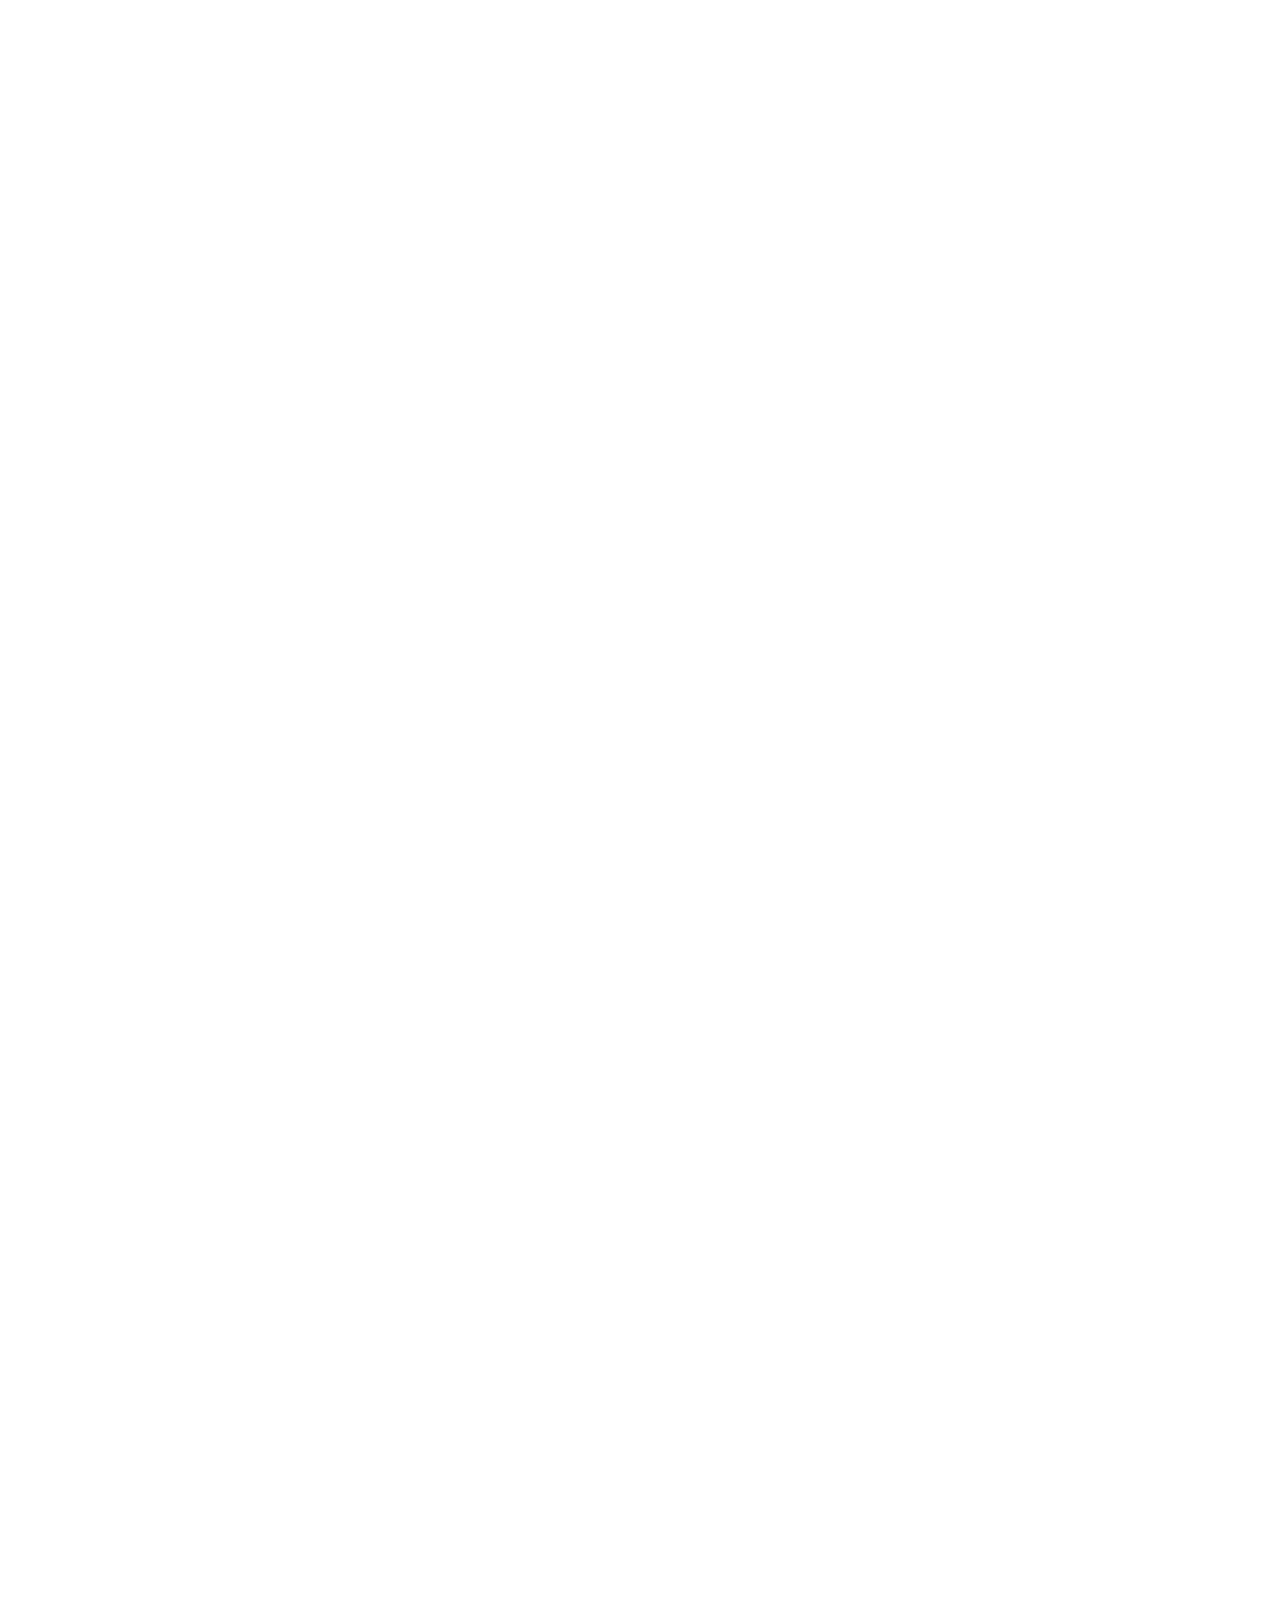
==== index.html @ 67064aaa "update" ====
<!DOCTYPE HTML>
<!--
	Astral by HTML5 UP
	html5up.net | @ajlkn
	Free for personal and commercial use under the CCA 3.0 license (html5up.net/license)
-->
<html>
	<head>
		<title>Astral by HTML5 UP</title>
		<meta charset="utf-8" />
		<meta name="viewport" content="width=device-width, initial-scale=1, user-scalable=no" />
		<link rel="stylesheet" href="assets/css/main.css" />
		<noscript><link rel="stylesheet" href="assets/css/noscript.css" /></noscript>
	</head>
	<body class="is-preload">

		<!-- Wrapper-->
			<div id="wrapper">

				<!-- Nav -->
					<nav id="nav">
						<a href="#" class="icon solid fa-home"><span>Home</span></a>
						<a href="#work" class="icon solid fa-folder"><span>Work</span></a>
						<a href="#contact" class="icon solid fa-envelope"><span>Contact</span></a>
						<a href="https://linkedin.com/in/tparisotto" class="icon brands fa-linkedin"><span>Linkedin</span></a>
					</nav>

				<!-- Main -->
					<div id="main">

						<!-- Me -->
							<article id="home" class="panel intro">
								<header>
									<h1>Tommaso Parisotto</h1>
									<p>Machine Learning Engineer</p>
								</header>
								<a href="#work" class="jumplink pic">
									<span class="arrow icon solid fa-chevron-right"><span>See my work</span></span>
									<img src="images/me.jpg" alt="" />
								</a>
							</article>

						<!-- Work -->
							<article id="work" class="panel">
								<header>
									<h2>Work</h2>
								</header>
								<p>
									Phasellus enim sapien, blandit ullamcorper elementum eu, condimentum eu elit.
									Vestibulum ante ipsum primis in faucibus orci luctus et ultrices posuere cubilia
									luctus elit eget interdum.
								</p>
								<section>
									<div class="row">
										<div class="col-4 col-6-medium col-12-small">
											<a href="#" class="image fit"><img src="images/pic01.jpg" alt=""></a>
										</div>
										<div class="col-4 col-6-medium col-12-small">
											<a href="#" class="image fit"><img src="images/pic02.jpg" alt=""></a>
										</div>
										<div class="col-4 col-6-medium col-12-small">
											<a href="#" class="image fit"><img src="images/pic03.jpg" alt=""></a>
										</div>
										<div class="col-4 col-6-medium col-12-small">
											<a href="#" class="image fit"><img src="images/pic04.jpg" alt=""></a>
										</div>
										<div class="col-4 col-6-medium col-12-small">
											<a href="#" class="image fit"><img src="images/pic05.jpg" alt=""></a>
										</div>
										<div class="col-4 col-6-medium col-12-small">
											<a href="#" class="image fit"><img src="images/pic06.jpg" alt=""></a>
										</div>
										<div class="col-4 col-6-medium col-12-small">
											<a href="#" class="image fit"><img src="images/pic07.jpg" alt=""></a>
										</div>
										<div class="col-4 col-6-medium col-12-small">
											<a href="#" class="image fit"><img src="images/pic08.jpg" alt=""></a>
										</div>
										<div class="col-4 col-6-medium col-12-small">
											<a href="#" class="image fit"><img src="images/pic09.jpg" alt=""></a>
										</div>
										<div class="col-4 col-6-medium col-12-small">
											<a href="#" class="image fit"><img src="images/pic10.jpg" alt=""></a>
										</div>
										<div class="col-4 col-6-medium col-12-small">
											<a href="#" class="image fit"><img src="images/pic11.jpg" alt=""></a>
										</div>
										<div class="col-4 col-6-medium col-12-small">
											<a href="#" class="image fit"><img src="images/pic12.jpg" alt=""></a>
										</div>
									</div>
								</section>
							</article>

						<!-- Contact -->
							<article id="contact" class="panel">
								<header>
									<h2>Contact Me</h2>
								</header>
								<form action="#" method="post">
									<div>
										<div class="row">
											<div class="col-6 col-12-medium">
												<input type="text" name="name" placeholder="Name" />
											</div>
											<div class="col-6 col-12-medium">
												<input type="text" name="email" placeholder="Email" />
											</div>
											<div class="col-12">
												<input type="text" name="subject" placeholder="Subject" />
											</div>
											<div class="col-12">
												<textarea name="message" placeholder="Message" rows="6"></textarea>
											</div>
											<div class="col-12">
												<input type="submit" value="Send Message" />
											</div>
										</div>
									</div>
								</form>
							</article>

					</div>

				<!-- Footer -->
					<div id="footer">
						<ul class="copyright">
							<li>&copy; Untitled.</li><li>Design: <a href="http://html5up.net">HTML5 UP</a></li>
						</ul>
					</div>

			</div>

		<!-- Scripts -->
			<script src="assets/js/jquery.min.js"></script>
			<script src="assets/js/browser.min.js"></script>
			<script src="assets/js/breakpoints.min.js"></script>
			<script src="assets/js/util.js"></script>
			<script src="assets/js/main.js"></script>

	</body>
</html>
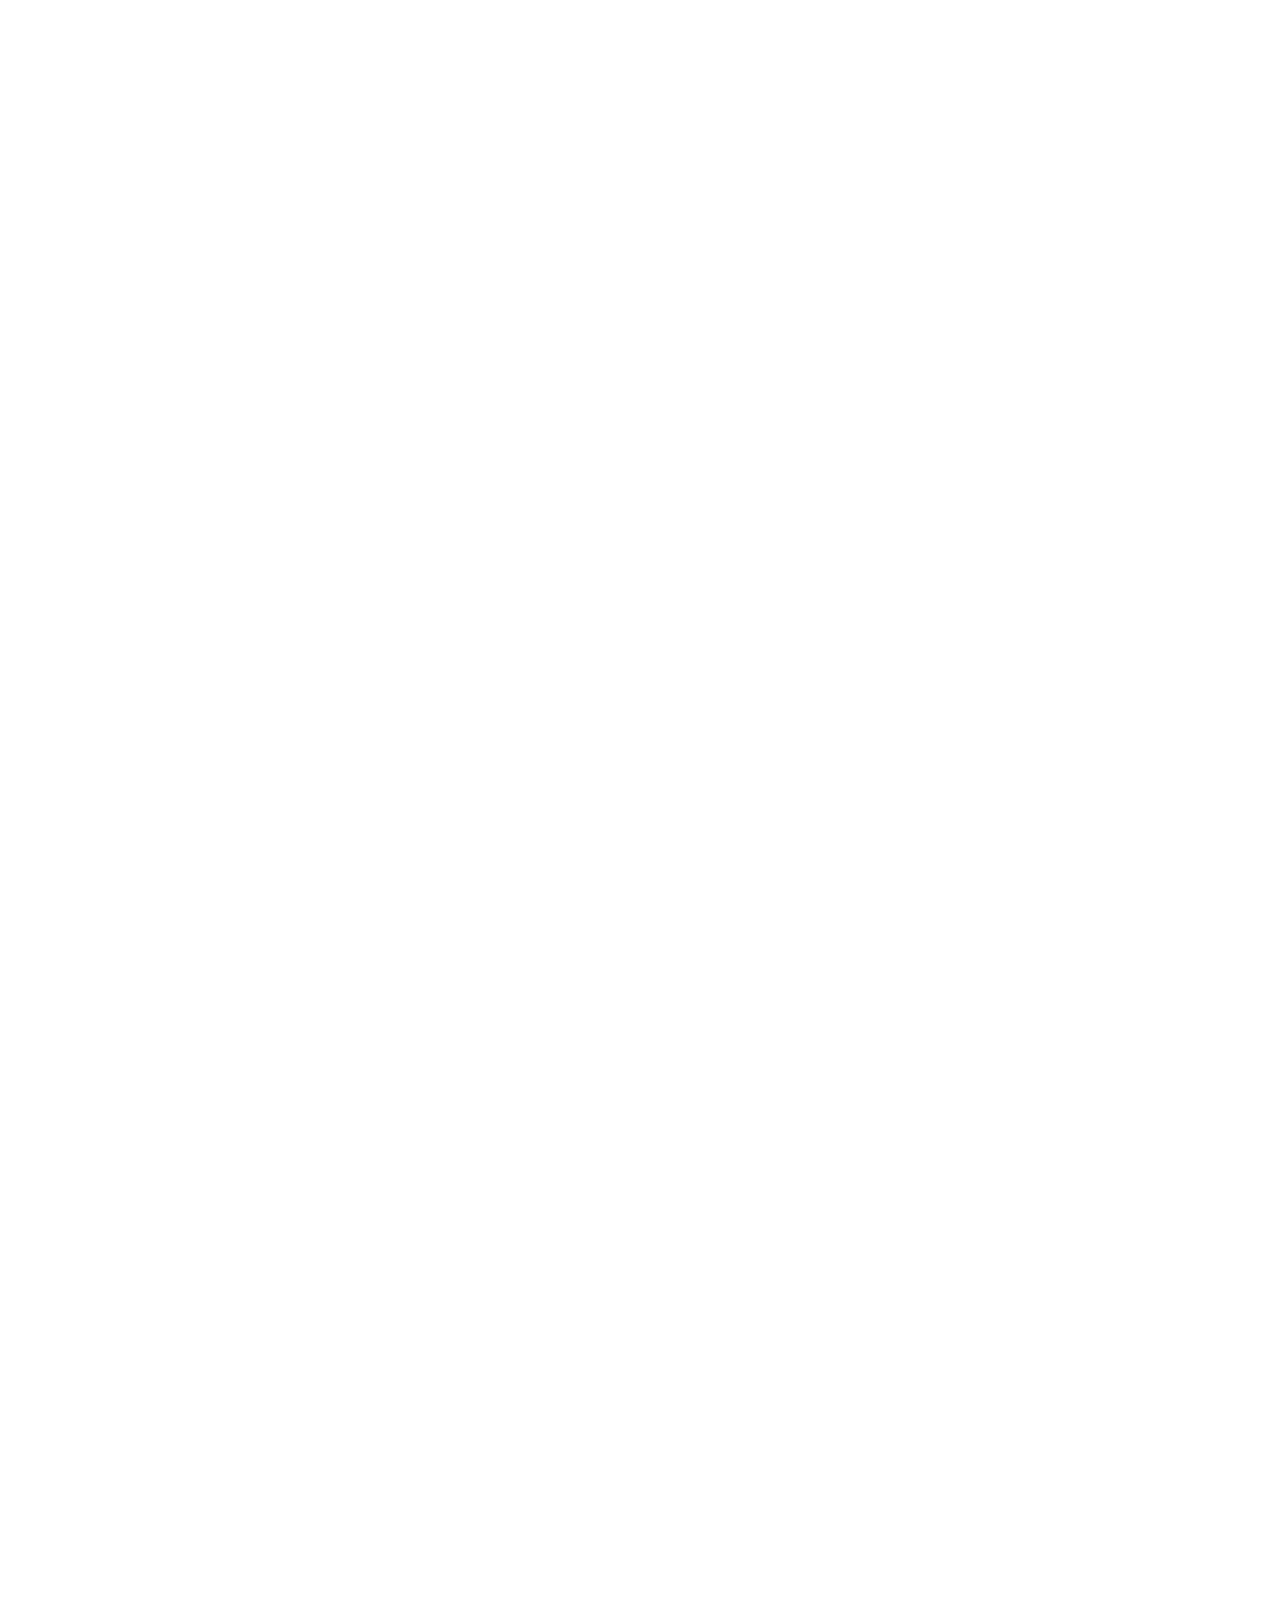
==== commit 66e6e2be: "update" ====
--- a/index.html
+++ b/index.html
@@ -6,7 +6,7 @@
 -->
 <html>
 	<head>
-		<title>Astral by HTML5 UP</title>
+		<title>Tommaso Parisotto - Machine Learning Engineer</title>
 		<meta charset="utf-8" />
 		<meta name="viewport" content="width=device-width, initial-scale=1, user-scalable=no" />
 		<link rel="stylesheet" href="assets/css/main.css" />
@@ -20,8 +20,8 @@
 				<!-- Nav -->
 					<nav id="nav">
 						<a href="#" class="icon solid fa-home"><span>Home</span></a>
-						<a href="#work" class="icon solid fa-folder"><span>Work</span></a>
-						<a href="#contact" class="icon solid fa-envelope"><span>Contact</span></a>
+						<a href="#about" class="icon solid fa-user"><span>About</span></a>
+						<a href="#projects" class="icon solid fa-terminal"><span>Projects</span></a>
 						<a href="https://linkedin.com/in/tparisotto" class="icon brands fa-linkedin"><span>Linkedin</span></a>
 					</nav>
 
@@ -34,90 +34,64 @@
 									<h1>Tommaso Parisotto</h1>
 									<p>Machine Learning Engineer</p>
 								</header>
-								<a href="#work" class="jumplink pic">
-									<span class="arrow icon solid fa-chevron-right"><span>See my work</span></span>
+								<a href="#about" class="jumplink pic">
+									<span class="arrow icon solid fa-chevron-right"><span>About Me</span></span>
 									<img src="images/me.jpg" alt="" />
 								</a>
 							</article>
 
-						<!-- Work -->
-							<article id="work" class="panel">
+						<!-- About -->
+							<article id="about" class="panel">
 								<header>
-									<h2>Work</h2>
+									<h2>About me</h2>
 								</header>
 								<p>
-									Phasellus enim sapien, blandit ullamcorper elementum eu, condimentum eu elit.
-									Vestibulum ante ipsum primis in faucibus orci luctus et ultrices posuere cubilia
-									luctus elit eget interdum.
+									Graduated in Information Engineering in 2018 from the University of Padua (Italy)
+									and in Artificial Intelligence with a specialization in Computational Intelligence
+									and Robotics in 2021 from the University of Groningen (Netherlands), I am an engineer
+									with experience in a wide variety of subjects.
 								</p>
+
+							</article>
+
+						<!-- Projects -->
+							<article id="projects" class="panel">
+								<header>
+									<h2>Software</h2>
+								</header>
+									<p>
+										Both in the academical environment and for my personal growth I engaged myself in
+										numerous projects to make experience and learn. Here are a few examples:
+									</p>
 								<section>
-									<div class="row">
-										<div class="col-4 col-6-medium col-12-small">
-											<a href="#" class="image fit"><img src="images/pic01.jpg" alt=""></a>
-										</div>
-										<div class="col-4 col-6-medium col-12-small">
-											<a href="#" class="image fit"><img src="images/pic02.jpg" alt=""></a>
-										</div>
-										<div class="col-4 col-6-medium col-12-small">
-											<a href="#" class="image fit"><img src="images/pic03.jpg" alt=""></a>
-										</div>
-										<div class="col-4 col-6-medium col-12-small">
-											<a href="#" class="image fit"><img src="images/pic04.jpg" alt=""></a>
-										</div>
-										<div class="col-4 col-6-medium col-12-small">
-											<a href="#" class="image fit"><img src="images/pic05.jpg" alt=""></a>
-										</div>
-										<div class="col-4 col-6-medium col-12-small">
-											<a href="#" class="image fit"><img src="images/pic06.jpg" alt=""></a>
-										</div>
-										<div class="col-4 col-6-medium col-12-small">
-											<a href="#" class="image fit"><img src="images/pic07.jpg" alt=""></a>
-										</div>
-										<div class="col-4 col-6-medium col-12-small">
-											<a href="#" class="image fit"><img src="images/pic08.jpg" alt=""></a>
-										</div>
-										<div class="col-4 col-6-medium col-12-small">
-											<a href="#" class="image fit"><img src="images/pic09.jpg" alt=""></a>
-										</div>
-										<div class="col-4 col-6-medium col-12-small">
-											<a href="#" class="image fit"><img src="images/pic10.jpg" alt=""></a>
-										</div>
-										<div class="col-4 col-6-medium col-12-small">
-											<a href="#" class="image fit"><img src="images/pic11.jpg" alt=""></a>
-										</div>
-										<div class="col-4 col-6-medium col-12-small">
-											<a href="#" class="image fit"><img src="images/pic12.jpg" alt=""></a>
-										</div>
+									<h3><a href="https://github.com/tparisotto/more_fyp">Simultaneous 3D Object Recognition and Pose Estimation System</a></h3>
+									<p>
+										The objective of the project is to infer the class and the pose of an object,
+										starting from its point cloud representation in the 3D space.
+										The approach is to use a Multi-View Convolutional Neural Network to identify
+										the object. While previous approaches used a fixed number of orthogonal projections
+										of the object to identify, we hypotesized a flexible amount of those point of views
+										would be decrease the computation time required, specially when the object's projections
+										carry a lot of redundant information.
+									</p>
+									<div class="col-4 col-6-medium col-12-small">
+										<a href="#" class="image fit"><img src="images/thesis_pic.png" alt=""></a>
+									</div>
+
+									<h3><a href="https://github.com/tparisotto/mlproj20_kmnist">Handwritten Hiragana Characters Recognition</a></h3>
+									<p>
+										To test a wide array of Machine Learning techniques we used the Kuzushiji-MNIST
+										dataset as a playground. KMNIST is a handwritten characters dataset similar to MNIST,
+										however the character in KMNIST are Japanese characters from the Hiragana alphabet.
+										The project consisted in the development, testing and evaluation of different Machine Learning
+										and Deep Learning techniques, starting from very simple algorithms to more complex
+										ensembles of classifiers and Neural Networks. A lot of focus was put on Data Augmentation
+										and Image Processing, and their impact on the models' performance.
+									</p>
+									<div class="col-4 col-6-medium col-12-small">
+										<a href="#" class="image fit"><img src="images/kmnist_examples.png" alt=""></a>
 									</div>
 								</section>
-							</article>
-
-						<!-- Contact -->
-							<article id="contact" class="panel">
-								<header>
-									<h2>Contact Me</h2>
-								</header>
-								<form action="#" method="post">
-									<div>
-										<div class="row">
-											<div class="col-6 col-12-medium">
-												<input type="text" name="name" placeholder="Name" />
-											</div>
-											<div class="col-6 col-12-medium">
-												<input type="text" name="email" placeholder="Email" />
-											</div>
-											<div class="col-12">
-												<input type="text" name="subject" placeholder="Subject" />
-											</div>
-											<div class="col-12">
-												<textarea name="message" placeholder="Message" rows="6"></textarea>
-											</div>
-											<div class="col-12">
-												<input type="submit" value="Send Message" />
-											</div>
-										</div>
-									</div>
-								</form>
 							</article>
 
 					</div>
@@ -125,7 +99,7 @@
 				<!-- Footer -->
 					<div id="footer">
 						<ul class="copyright">
-							<li>&copy; Untitled.</li><li>Design: <a href="http://html5up.net">HTML5 UP</a></li>
+							<li>Design by <a href="http://html5up.net">@ajlkn</a></li>
 						</ul>
 					</div>
 
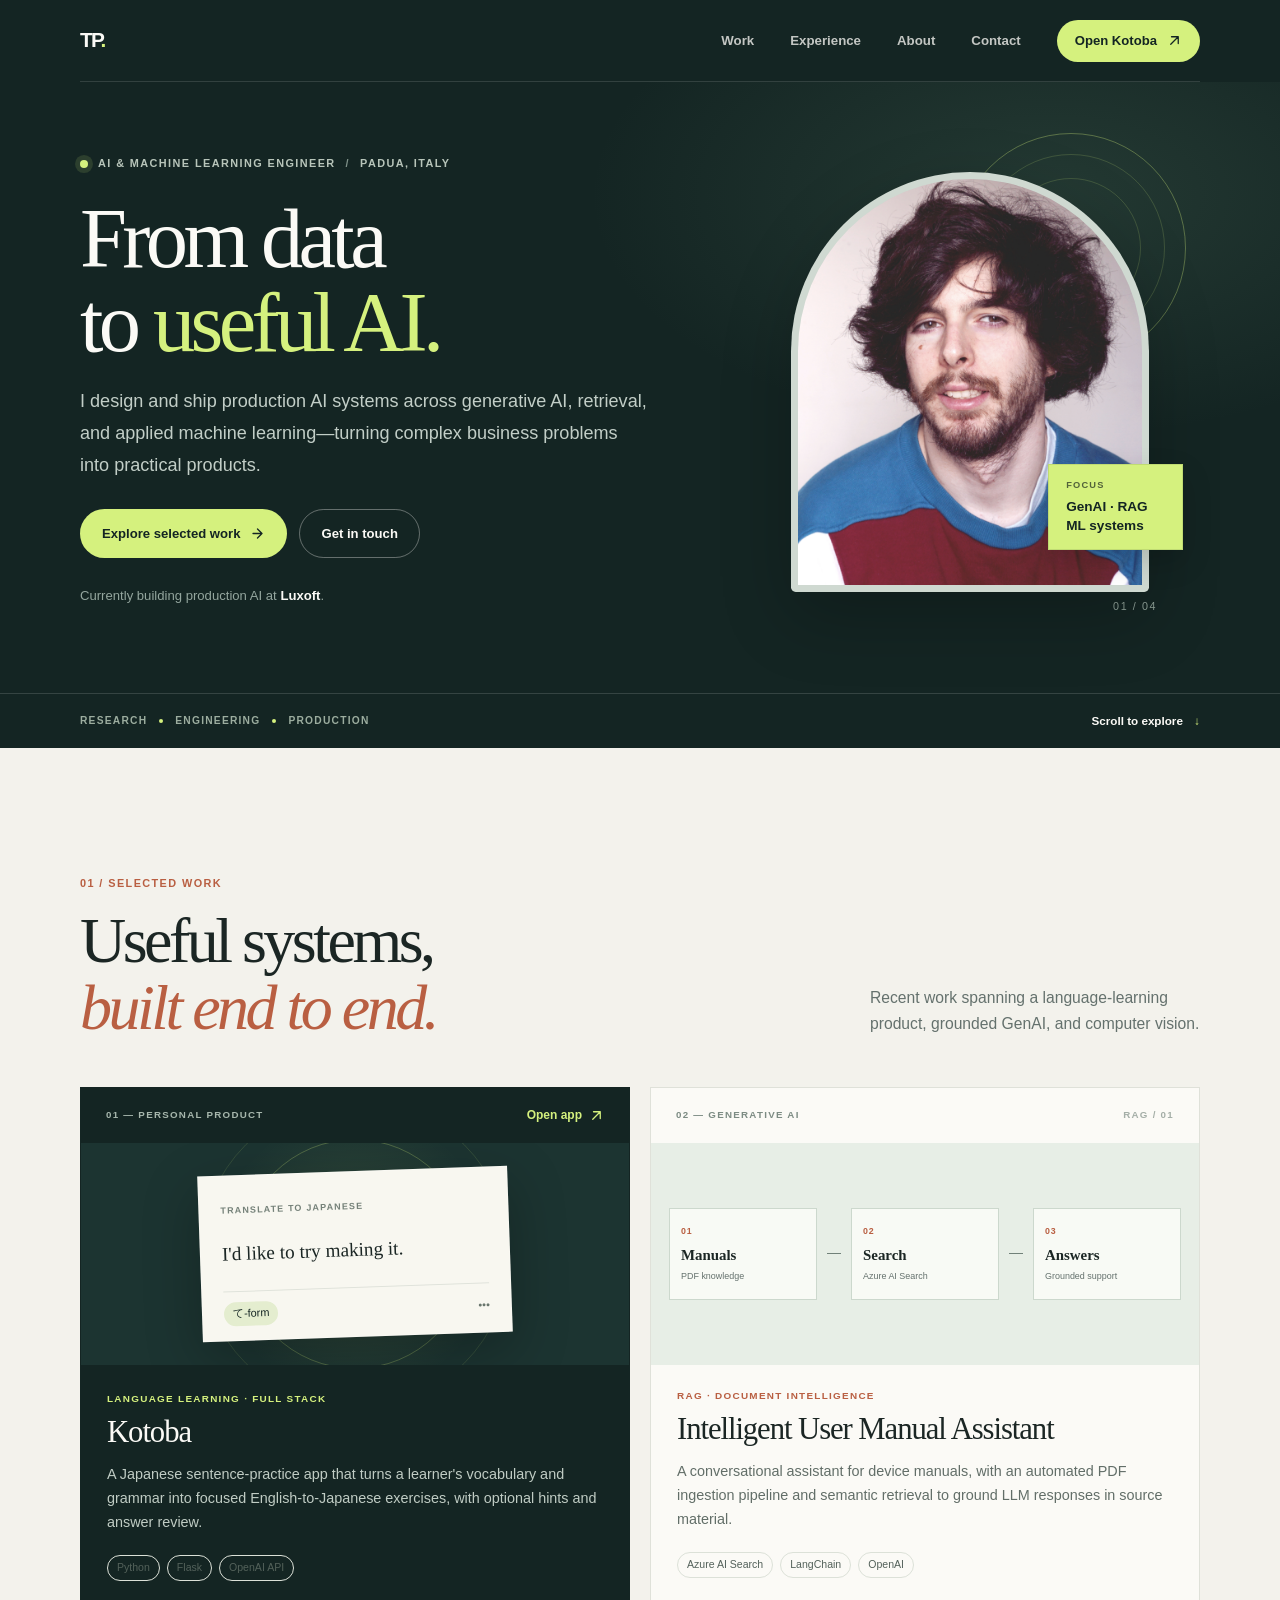
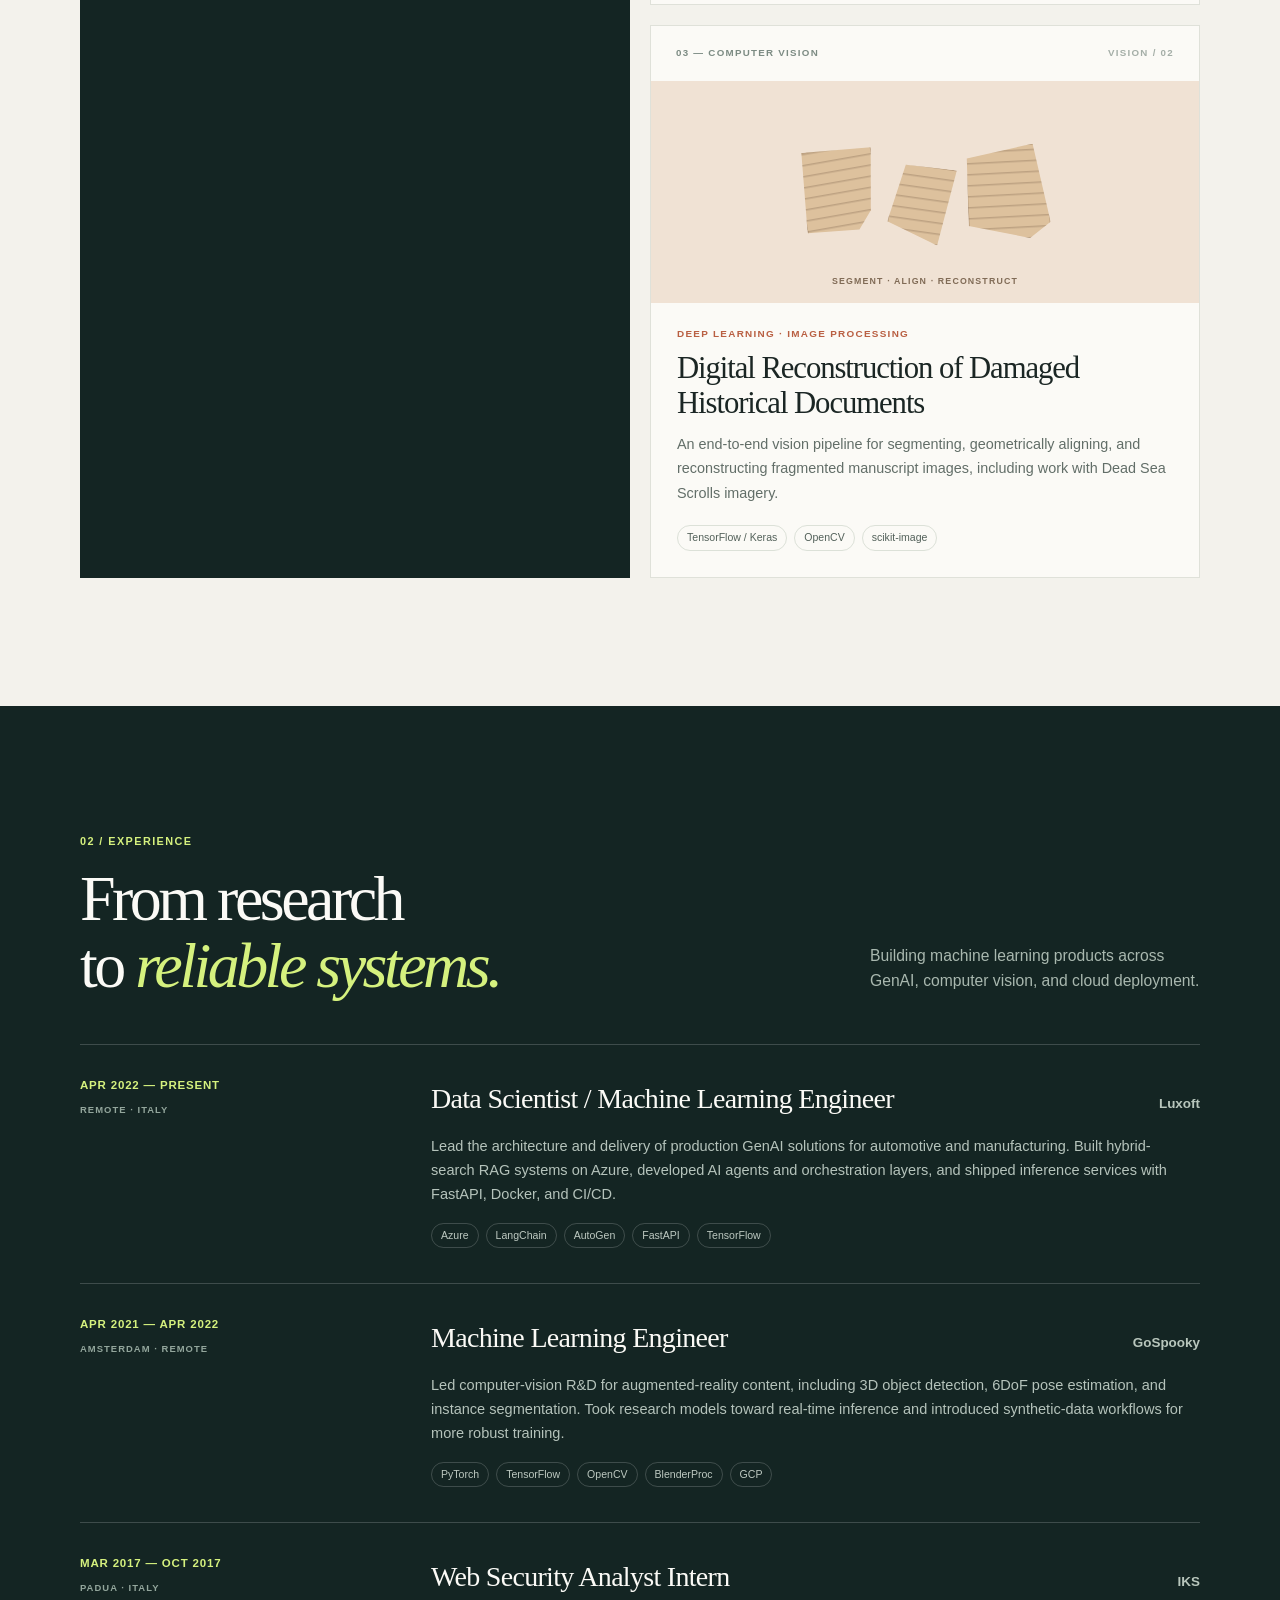
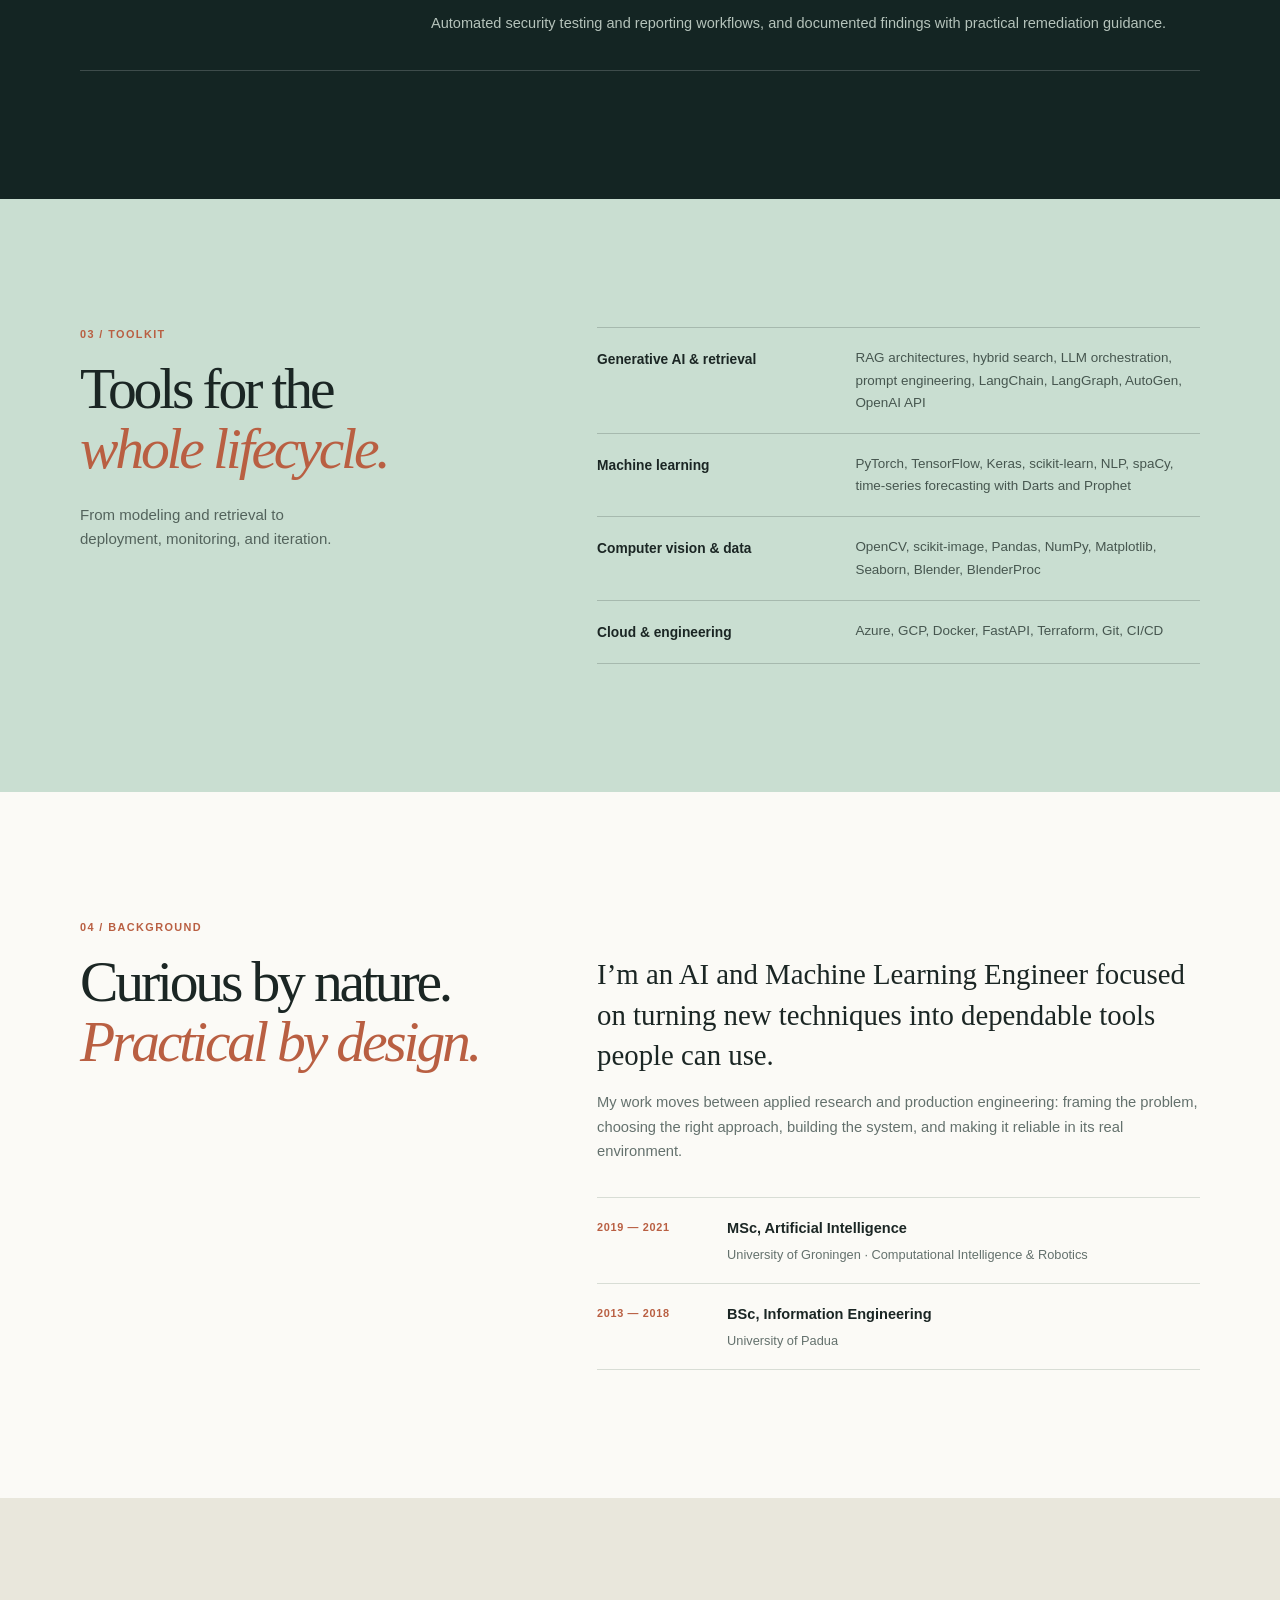
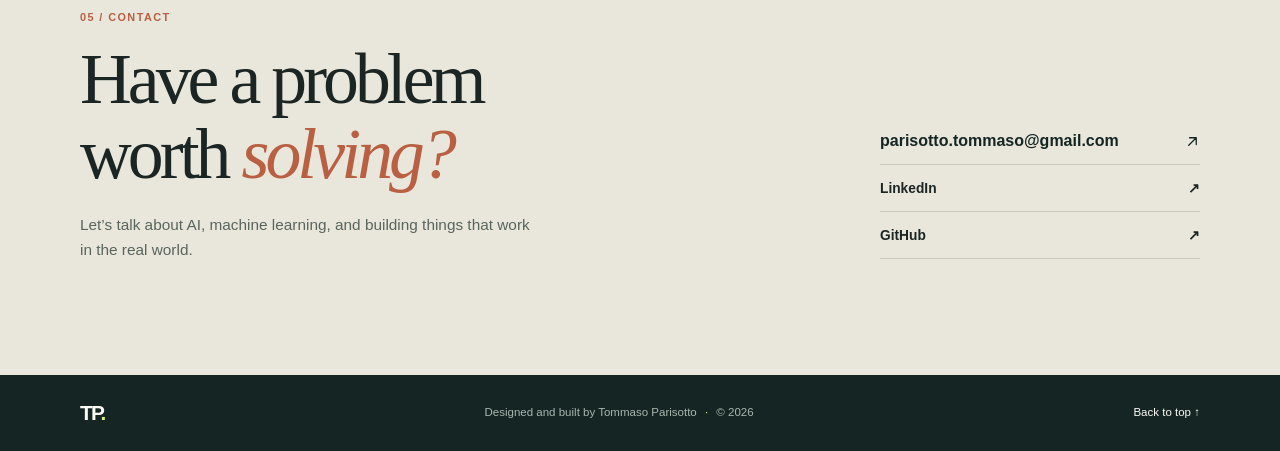
==== commit 2fa244d7: "Rebuild portfolio homepage Co-authored-by: Copilot <223556219+Copilot@users.noreply.github.com>" ====
--- a/index.html
+++ b/index.html
@@ -1,116 +1,308 @@
-<!DOCTYPE HTML>
-<!--
-	Astral by HTML5 UP
-	html5up.net | @ajlkn
-	Free for personal and commercial use under the CCA 3.0 license (html5up.net/license)
--->
-<html>
-	<head>
-		<title>Tommaso Parisotto - Machine Learning Engineer</title>
-		<meta charset="utf-8" />
-		<meta name="viewport" content="width=device-width, initial-scale=1, user-scalable=no" />
-		<link rel="stylesheet" href="assets/css/main.css" />
-		<noscript><link rel="stylesheet" href="assets/css/noscript.css" /></noscript>
-	</head>
-	<body class="is-preload">
-
-		<!-- Wrapper-->
-			<div id="wrapper">
-
-				<!-- Nav -->
-					<nav id="nav">
-						<a href="#" class="icon solid fa-home"><span>Home</span></a>
-						<a href="#about" class="icon solid fa-user"><span>About</span></a>
-						<a href="#projects" class="icon solid fa-terminal"><span>Projects</span></a>
-						<a href="https://linkedin.com/in/tparisotto" class="icon brands fa-linkedin"><span>Linkedin</span></a>
-					</nav>
-
-				<!-- Main -->
-					<div id="main">
-
-						<!-- Me -->
-							<article id="home" class="panel intro">
-								<header>
-									<h1>Tommaso Parisotto</h1>
-									<p>Machine Learning Engineer</p>
-								</header>
-								<a href="#about" class="jumplink pic">
-									<span class="arrow icon solid fa-chevron-right"><span>About Me</span></span>
-									<img src="images/me.jpg" alt="" />
-								</a>
-							</article>
-
-						<!-- About -->
-							<article id="about" class="panel">
-								<header>
-									<h2>About me</h2>
-								</header>
-								<p>
-									Graduated in Information Engineering in 2018 from the University of Padua (Italy)
-									and in Artificial Intelligence with a specialization in Computational Intelligence
-									and Robotics in 2021 from the University of Groningen (Netherlands), I am an engineer
-									with experience in a wide variety of subjects.
-								</p>
-
-							</article>
-
-						<!-- Projects -->
-							<article id="projects" class="panel">
-								<header>
-									<h2>Software</h2>
-								</header>
-									<p>
-										Both in the academical environment and for my personal growth I engaged myself in
-										numerous projects to make experience and learn. Here are a few examples:
-									</p>
-								<section>
-									<h3><a href="https://github.com/tparisotto/more_fyp">Simultaneous 3D Object Recognition and Pose Estimation System</a></h3>
-									<p>
-										The objective of the project is to infer the class and the pose of an object,
-										starting from its point cloud representation in the 3D space.
-										The approach is to use a Multi-View Convolutional Neural Network to identify
-										the object. While previous approaches used a fixed number of orthogonal projections
-										of the object to identify, we hypotesized a flexible amount of those point of views
-										would be decrease the computation time required, specially when the object's projections
-										carry a lot of redundant information.
-									</p>
-									<div class="col-4 col-6-medium col-12-small">
-										<a href="#" class="image fit"><img src="images/thesis_pic.png" alt=""></a>
-									</div>
-
-									<h3><a href="https://github.com/tparisotto/mlproj20_kmnist">Handwritten Hiragana Characters Recognition</a></h3>
-									<p>
-										To test a wide array of Machine Learning techniques we used the Kuzushiji-MNIST
-										dataset as a playground. KMNIST is a handwritten characters dataset similar to MNIST,
-										however the character in KMNIST are Japanese characters from the Hiragana alphabet.
-										The project consisted in the development, testing and evaluation of different Machine Learning
-										and Deep Learning techniques, starting from very simple algorithms to more complex
-										ensembles of classifiers and Neural Networks. A lot of focus was put on Data Augmentation
-										and Image Processing, and their impact on the models' performance.
-									</p>
-									<div class="col-4 col-6-medium col-12-small">
-										<a href="#" class="image fit"><img src="images/kmnist_examples.png" alt=""></a>
-									</div>
-								</section>
-							</article>
-
-					</div>
-
-				<!-- Footer -->
-					<div id="footer">
-						<ul class="copyright">
-							<li>Design by <a href="http://html5up.net">@ajlkn</a></li>
-						</ul>
-					</div>
-
-			</div>
-
-		<!-- Scripts -->
-			<script src="assets/js/jquery.min.js"></script>
-			<script src="assets/js/browser.min.js"></script>
-			<script src="assets/js/breakpoints.min.js"></script>
-			<script src="assets/js/util.js"></script>
-			<script src="assets/js/main.js"></script>
-
-	</body>
-</html>+<!doctype html>
+<html lang="en">
+  <head>
+    <meta charset="utf-8">
+    <meta name="viewport" content="width=device-width, initial-scale=1">
+    <meta name="theme-color" content="#142523">
+    <meta name="description" content="Tommaso Parisotto is an AI and Machine Learning Engineer building production GenAI, retrieval, and machine learning systems.">
+    <meta property="og:title" content="Tommaso Parisotto — AI & Machine Learning Engineer">
+    <meta property="og:description" content="Building production AI systems, from retrieval and agentic workflows to applied machine learning.">
+    <meta property="og:type" content="website">
+    <meta property="og:url" content="https://tparisotto.github.io/">
+    <title>Tommaso Parisotto — AI &amp; Machine Learning Engineer</title>
+    <link rel="stylesheet" href="assets/css/portfolio.css">
+  </head>
+  <body>
+    <a class="skip-link" href="#main">Skip to content</a>
+
+    <header class="site-header" id="top">
+      <div class="container header-inner">
+        <a class="wordmark" href="#top" aria-label="Tommaso Parisotto, home">TP<span>.</span></a>
+        <nav class="main-nav" aria-label="Main navigation">
+          <a href="#work">Work</a>
+          <a href="#experience">Experience</a>
+          <a href="#about">About</a>
+          <a href="#contact">Contact</a>
+          <a class="nav-cta" href="/kotoba/" target="_blank" rel="noopener noreferrer">
+            Open Kotoba
+            <svg aria-hidden="true" viewBox="0 0 20 20"><path d="M5 15 15 5M6 5h9v9"/></svg>
+          </a>
+        </nav>
+      </div>
+    </header>
+
+    <main id="main">
+      <section class="hero">
+        <div class="container hero-grid">
+          <div class="hero-copy">
+            <p class="eyebrow"><span class="status-dot"></span> AI &amp; MACHINE LEARNING ENGINEER <span class="eyebrow-divider">/</span> PADUA, ITALY</p>
+            <h1>From data<br>to <span>useful AI.</span></h1>
+            <p class="hero-lede">
+              I design and ship production AI systems across generative AI, retrieval, and applied machine learning—turning complex business problems into practical products.
+            </p>
+            <div class="hero-actions">
+              <a class="button button-lime" href="#work">
+                Explore selected work
+                <svg aria-hidden="true" viewBox="0 0 20 20"><path d="M4 10h12M10 4l6 6-6 6"/></svg>
+              </a>
+              <a class="button button-outline" href="mailto:parisotto.tommaso@gmail.com">Get in touch</a>
+            </div>
+            <p class="hero-current">Currently building production AI at <strong>Luxoft</strong>.</p>
+          </div>
+
+          <div class="hero-portrait">
+            <div class="portrait-glow"></div>
+            <div class="portrait-frame">
+              <img src="images/me.jpg" alt="Portrait of Tommaso Parisotto">
+            </div>
+            <div class="portrait-label">
+              <span class="label-overline">FOCUS</span>
+              <span>GenAI · RAG<br>ML systems</span>
+            </div>
+            <span class="portrait-index" aria-hidden="true">01 / 04</span>
+          </div>
+        </div>
+        <div class="hero-bottom">
+          <div class="container hero-bottom-inner">
+            <span>RESEARCH <i></i> ENGINEERING <i></i> PRODUCTION</span>
+            <a href="#work">Scroll to explore <span aria-hidden="true">↓</span></a>
+          </div>
+        </div>
+      </section>
+
+      <section class="work-section section" id="work">
+        <div class="container">
+          <div class="section-heading">
+            <div>
+              <p class="section-kicker">01 / SELECTED WORK</p>
+              <h2>Useful systems,<br><em>built end to end.</em></h2>
+            </div>
+            <p class="section-intro">
+              Recent work spanning a language-learning product, grounded GenAI, and computer vision.
+            </p>
+          </div>
+
+          <div class="project-grid">
+            <article class="project-card project-card-kotoba">
+              <div class="project-topline">
+                <span>01 — PERSONAL PRODUCT</span>
+                <a class="text-link" href="/kotoba/" target="_blank" rel="noopener noreferrer">
+                  Open app
+                  <svg aria-hidden="true" viewBox="0 0 20 20"><path d="M5 15 15 5M6 5h9v9"/></svg>
+                </a>
+              </div>
+              <div class="kotoba-visual" aria-hidden="true">
+                <div class="practice-card">
+                  <span class="practice-label">TRANSLATE TO JAPANESE</span>
+                  <p>I'd like to try making it.</p>
+                  <div class="practice-footer"><span>て-form</span><span>•••</span></div>
+                </div>
+                <span class="visual-orbit orbit-one"></span>
+                <span class="visual-orbit orbit-two"></span>
+              </div>
+              <div class="project-body">
+                <p class="project-type">LANGUAGE LEARNING · FULL STACK</p>
+                <h3>Kotoba</h3>
+                <p>
+                  A Japanese sentence-practice app that turns a learner's vocabulary and grammar into focused English-to-Japanese exercises, with optional hints and answer review.
+                </p>
+                <ul class="tag-list" aria-label="Technologies">
+                  <li>Python</li><li>Flask</li><li>OpenAI API</li>
+                </ul>
+              </div>
+            </article>
+
+            <article class="project-card project-card-manual">
+              <div class="project-topline">
+                <span>02 — GENERATIVE AI</span>
+                <span class="project-mark" aria-hidden="true">RAG / 01</span>
+              </div>
+              <div class="pipeline-visual" aria-label="Manuals are indexed, searched, and used to ground answers">
+                <div class="pipeline-step"><span>01</span><strong>Manuals</strong><small>PDF knowledge</small></div>
+                <span class="pipeline-arrow" aria-hidden="true"></span>
+                <div class="pipeline-step"><span>02</span><strong>Search</strong><small>Azure AI Search</small></div>
+                <span class="pipeline-arrow" aria-hidden="true"></span>
+                <div class="pipeline-step"><span>03</span><strong>Answers</strong><small>Grounded support</small></div>
+              </div>
+              <div class="project-body">
+                <p class="project-type">RAG · DOCUMENT INTELLIGENCE</p>
+                <h3>Intelligent User Manual Assistant</h3>
+                <p>
+                  A conversational assistant for device manuals, with an automated PDF ingestion pipeline and semantic retrieval to ground LLM responses in source material.
+                </p>
+                <ul class="tag-list" aria-label="Technologies">
+                  <li>Azure AI Search</li><li>LangChain</li><li>OpenAI</li>
+                </ul>
+              </div>
+            </article>
+
+            <article class="project-card project-card-documents">
+              <div class="project-topline">
+                <span>03 — COMPUTER VISION</span>
+                <span class="project-mark" aria-hidden="true">VISION / 02</span>
+              </div>
+              <div class="document-visual" aria-label="Illustration of damaged document fragments being aligned">
+                <div class="fragment fragment-a"></div>
+                <div class="fragment fragment-b"></div>
+                <div class="fragment fragment-c"></div>
+                <span class="fragment-connector connector-a"></span>
+                <span class="fragment-connector connector-b"></span>
+                <span class="document-caption">SEGMENT · ALIGN · RECONSTRUCT</span>
+              </div>
+              <div class="project-body">
+                <p class="project-type">DEEP LEARNING · IMAGE PROCESSING</p>
+                <h3>Digital Reconstruction of Damaged Historical Documents</h3>
+                <p>
+                  An end-to-end vision pipeline for segmenting, geometrically aligning, and reconstructing fragmented manuscript images, including work with Dead Sea Scrolls imagery.
+                </p>
+                <ul class="tag-list" aria-label="Technologies">
+                  <li>TensorFlow / Keras</li><li>OpenCV</li><li>scikit-image</li>
+                </ul>
+              </div>
+            </article>
+          </div>
+        </div>
+      </section>
+
+      <section class="experience-section section" id="experience">
+        <div class="container">
+          <div class="section-heading section-heading-light">
+            <div>
+              <p class="section-kicker">02 / EXPERIENCE</p>
+              <h2>From research<br>to <em>reliable systems.</em></h2>
+            </div>
+            <p class="section-intro">
+              Building machine learning products across GenAI, computer vision, and cloud deployment.
+            </p>
+          </div>
+
+          <div class="timeline">
+            <article class="timeline-item">
+              <div class="timeline-date">APR 2022 — PRESENT<span>REMOTE · ITALY</span></div>
+              <div class="timeline-content">
+                <div class="timeline-title">
+                  <h3>Data Scientist / Machine Learning Engineer</h3>
+                  <span>Luxoft</span>
+                </div>
+                <p>
+                  Lead the architecture and delivery of production GenAI solutions for automotive and manufacturing. Built hybrid-search RAG systems on Azure, developed AI agents and orchestration layers, and shipped inference services with FastAPI, Docker, and CI/CD.
+                </p>
+                <ul class="tag-list tag-list-dark" aria-label="Technologies">
+                  <li>Azure</li><li>LangChain</li><li>AutoGen</li><li>FastAPI</li><li>TensorFlow</li>
+                </ul>
+              </div>
+            </article>
+
+            <article class="timeline-item">
+              <div class="timeline-date">APR 2021 — APR 2022<span>AMSTERDAM · REMOTE</span></div>
+              <div class="timeline-content">
+                <div class="timeline-title">
+                  <h3>Machine Learning Engineer</h3>
+                  <span>GoSpooky</span>
+                </div>
+                <p>
+                  Led computer-vision R&amp;D for augmented-reality content, including 3D object detection, 6DoF pose estimation, and instance segmentation. Took research models toward real-time inference and introduced synthetic-data workflows for more robust training.
+                </p>
+                <ul class="tag-list tag-list-dark" aria-label="Technologies">
+                  <li>PyTorch</li><li>TensorFlow</li><li>OpenCV</li><li>BlenderProc</li><li>GCP</li>
+                </ul>
+              </div>
+            </article>
+
+            <article class="timeline-item timeline-item-compact">
+              <div class="timeline-date">MAR 2017 — OCT 2017<span>PADUA · ITALY</span></div>
+              <div class="timeline-content">
+                <div class="timeline-title">
+                  <h3>Web Security Analyst Intern</h3>
+                  <span>IKS</span>
+                </div>
+                <p>Automated security testing and reporting workflows, and documented findings with practical remediation guidance.</p>
+              </div>
+            </article>
+          </div>
+        </div>
+      </section>
+
+      <section class="expertise-section section" id="expertise">
+        <div class="container expertise-layout">
+          <div class="expertise-heading">
+            <p class="section-kicker">03 / TOOLKIT</p>
+            <h2>Tools for the<br><em>whole lifecycle.</em></h2>
+            <p>From modeling and retrieval to deployment, monitoring, and iteration.</p>
+          </div>
+          <div class="expertise-list">
+            <article class="expertise-row">
+              <h3>Generative AI &amp; retrieval</h3>
+              <p>RAG architectures, hybrid search, LLM orchestration, prompt engineering, LangChain, LangGraph, AutoGen, OpenAI API</p>
+            </article>
+            <article class="expertise-row">
+              <h3>Machine learning</h3>
+              <p>PyTorch, TensorFlow, Keras, scikit-learn, NLP, spaCy, time-series forecasting with Darts and Prophet</p>
+            </article>
+            <article class="expertise-row">
+              <h3>Computer vision &amp; data</h3>
+              <p>OpenCV, scikit-image, Pandas, NumPy, Matplotlib, Seaborn, Blender, BlenderProc</p>
+            </article>
+            <article class="expertise-row">
+              <h3>Cloud &amp; engineering</h3>
+              <p>Azure, GCP, Docker, FastAPI, Terraform, Git, CI/CD</p>
+            </article>
+          </div>
+        </div>
+      </section>
+
+      <section class="about-section section" id="about">
+        <div class="container about-grid">
+          <div>
+            <p class="section-kicker">04 / BACKGROUND</p>
+            <h2>Curious by nature.<br><em>Practical by design.</em></h2>
+          </div>
+          <div class="about-copy">
+            <p class="about-lede">
+              I’m an AI and Machine Learning Engineer focused on turning new techniques into dependable tools people can use.
+            </p>
+            <p>
+              My work moves between applied research and production engineering: framing the problem, choosing the right approach, building the system, and making it reliable in its real environment.
+            </p>
+            <div class="education-list">
+              <article class="education-item">
+                <span class="education-years">2019 — 2021</span>
+                <div><h3>MSc, Artificial Intelligence</h3><p>University of Groningen · Computational Intelligence &amp; Robotics</p></div>
+              </article>
+              <article class="education-item">
+                <span class="education-years">2013 — 2018</span>
+                <div><h3>BSc, Information Engineering</h3><p>University of Padua</p></div>
+              </article>
+            </div>
+          </div>
+        </div>
+      </section>
+
+      <section class="contact-section" id="contact">
+        <div class="container contact-inner">
+          <div>
+            <p class="section-kicker">05 / CONTACT</p>
+            <h2>Have a problem<br>worth <em>solving?</em></h2>
+            <p class="contact-copy">Let’s talk about AI, machine learning, and building things that work in the real world.</p>
+          </div>
+          <div class="contact-links">
+            <a class="contact-email" href="mailto:parisotto.tommaso@gmail.com">
+              parisotto.tommaso@gmail.com
+              <svg aria-hidden="true" viewBox="0 0 20 20"><path d="M5 15 15 5M6 5h9v9"/></svg>
+            </a>
+            <a href="https://www.linkedin.com/in/tparisotto/" target="_blank" rel="noopener noreferrer">LinkedIn <span aria-hidden="true">↗</span></a>
+            <a href="https://github.com/tparisotto" target="_blank" rel="noopener noreferrer">GitHub <span aria-hidden="true">↗</span></a>
+          </div>
+        </div>
+      </section>
+    </main>
+
+    <footer class="site-footer">
+      <div class="container footer-inner">
+        <a class="wordmark footer-wordmark" href="#top" aria-label="Back to top">TP<span>.</span></a>
+        <p>Designed and built by Tommaso Parisotto <span>·</span> © 2026</p>
+        <a class="back-to-top" href="#top">Back to top ↑</a>
+      </div>
+    </footer>
+  </body>
+</html>
--- a/assets/css/portfolio.css
+++ b/assets/css/portfolio.css
@@ -0,0 +1,1268 @@
+:root {
+  color-scheme: light;
+  --paper: #f3f2ec;
+  --paper-light: #fbfaf6;
+  --ink: #1b2624;
+  --forest: #142523;
+  --forest-soft: #1c3431;
+  --muted: #64716d;
+  --line: #d8ddd5;
+  --lime: #d5f17e;
+  --mint: #c9ded1;
+  --rust: #b95f42;
+  --serif: "Iowan Old Style", "Baskerville", "Palatino Linotype", "Book Antiqua", Georgia, serif;
+  --sans: "Avenir Next", Avenir, "Segoe UI", sans-serif;
+}
+
+* {
+  box-sizing: border-box;
+}
+
+html {
+  scroll-behavior: smooth;
+  scroll-padding-top: 6rem;
+}
+
+body {
+  margin: 0;
+  background: var(--paper);
+  color: var(--ink);
+  font-family: var(--sans);
+  font-size: 16px;
+  line-height: 1.65;
+  -webkit-font-smoothing: antialiased;
+}
+
+a {
+  color: inherit;
+}
+
+a:focus-visible {
+  outline: 3px solid var(--rust);
+  outline-offset: 4px;
+}
+
+img {
+  display: block;
+  max-width: 100%;
+}
+
+.container {
+  width: min(1120px, calc(100% - 64px));
+  margin-inline: auto;
+}
+
+.skip-link {
+  position: absolute;
+  z-index: 20;
+  top: 12px;
+  left: 12px;
+  padding: 10px 16px;
+  transform: translateY(-160%);
+  border-radius: 3px;
+  background: var(--lime);
+  color: var(--forest);
+  font-weight: 700;
+}
+
+.skip-link:focus {
+  transform: translateY(0);
+}
+
+.site-header {
+  position: relative;
+  z-index: 5;
+  background: var(--forest);
+  color: var(--paper-light);
+}
+
+.header-inner {
+  display: flex;
+  min-height: 82px;
+  align-items: center;
+  justify-content: space-between;
+  gap: 32px;
+  border-bottom: 1px solid rgb(255 255 255 / 13%);
+}
+
+.wordmark {
+  color: var(--paper-light);
+  font-size: 1.3rem;
+  font-weight: 800;
+  letter-spacing: -0.08em;
+  text-decoration: none;
+}
+
+.wordmark span {
+  color: var(--lime);
+}
+
+.main-nav {
+  display: flex;
+  align-items: center;
+  gap: clamp(18px, 3vw, 36px);
+  font-size: 0.83rem;
+  font-weight: 600;
+}
+
+.main-nav > a:not(.nav-cta) {
+  color: rgb(251 250 246 / 76%);
+  text-decoration: none;
+  transition: color 160ms ease;
+}
+
+.main-nav > a:not(.nav-cta):hover {
+  color: var(--lime);
+}
+
+.nav-cta,
+.button {
+  display: inline-flex;
+  min-height: 46px;
+  align-items: center;
+  justify-content: center;
+  gap: 10px;
+  border: 1px solid transparent;
+  border-radius: 999px;
+  font-size: 0.82rem;
+  font-weight: 700;
+  text-decoration: none;
+  transition: transform 160ms ease, background 160ms ease, color 160ms ease;
+}
+
+.nav-cta {
+  min-height: 42px;
+  padding: 0 17px;
+  background: var(--lime);
+  color: var(--forest);
+}
+
+.nav-cta:hover,
+.button:hover {
+  transform: translateY(-2px);
+}
+
+.nav-cta svg,
+.button svg,
+.text-link svg,
+.contact-email svg {
+  width: 15px;
+  height: 15px;
+  fill: none;
+  stroke: currentColor;
+  stroke-linecap: round;
+  stroke-linejoin: round;
+  stroke-width: 1.7;
+}
+
+.hero {
+  position: relative;
+  overflow: hidden;
+  background:
+    radial-gradient(ellipse at 82% 17%, rgb(101 141 116 / 20%), transparent 31%),
+    var(--forest);
+  color: var(--paper-light);
+}
+
+.hero-grid {
+  display: grid;
+  min-height: 590px;
+  grid-template-columns: minmax(0, 1.12fr) minmax(300px, 0.88fr);
+  align-items: center;
+  gap: clamp(40px, 8vw, 112px);
+  padding-block: 74px 68px;
+}
+
+.hero-copy {
+  position: relative;
+  z-index: 1;
+  padding-bottom: 18px;
+}
+
+.eyebrow,
+.section-kicker,
+.project-type,
+.project-topline,
+.label-overline,
+.practice-label,
+.document-caption {
+  font-size: 0.68rem;
+  font-weight: 800;
+  letter-spacing: 0.13em;
+  line-height: 1.4;
+}
+
+.eyebrow {
+  display: flex;
+  flex-wrap: wrap;
+  align-items: center;
+  gap: 10px;
+  margin: 0 0 26px;
+  color: #b8c5ba;
+}
+
+.status-dot {
+  width: 8px;
+  height: 8px;
+  border-radius: 50%;
+  background: var(--lime);
+  box-shadow: 0 0 0 5px rgb(213 241 126 / 12%);
+}
+
+.eyebrow-divider {
+  color: #7f9189;
+}
+
+h1,
+h2,
+h3,
+p {
+  margin-top: 0;
+}
+
+h1,
+h2 {
+  font-family: var(--serif);
+  font-weight: 500;
+  letter-spacing: -0.055em;
+}
+
+.hero h1 {
+  max-width: 760px;
+  margin-bottom: 22px;
+  font-size: clamp(3.35rem, 6.6vw, 6.25rem);
+  line-height: 0.99;
+}
+
+.hero h1 span,
+h2 em {
+  color: var(--lime);
+  font-weight: 500;
+}
+
+.hero-lede {
+  max-width: 580px;
+  margin-bottom: 28px;
+  color: #c2cec7;
+  font-size: clamp(1rem, 1.6vw, 1.13rem);
+  line-height: 1.75;
+}
+
+.hero-actions {
+  display: flex;
+  flex-wrap: wrap;
+  gap: 12px;
+}
+
+.button {
+  min-height: 49px;
+  padding: 0 21px;
+}
+
+.button-lime {
+  background: var(--lime);
+  color: var(--forest);
+}
+
+.button-lime:hover {
+  background: #e2f7a3;
+}
+
+.button-outline {
+  border-color: rgb(251 250 246 / 35%);
+  color: var(--paper-light);
+}
+
+.button-outline:hover {
+  background: rgb(255 255 255 / 9%);
+}
+
+.hero-current {
+  margin: 27px 0 0;
+  color: #94a69e;
+  font-size: 0.82rem;
+}
+
+.hero-current strong {
+  color: var(--paper-light);
+  font-weight: 650;
+}
+
+.hero-portrait {
+  position: relative;
+  width: min(100%, 370px);
+  justify-self: center;
+  padding: 14px 12px 31px 0;
+}
+
+.portrait-glow {
+  position: absolute;
+  top: -25px;
+  right: -25px;
+  width: 230px;
+  height: 230px;
+  border: 1px solid rgb(213 241 126 / 32%);
+  border-radius: 50%;
+}
+
+.portrait-glow::before,
+.portrait-glow::after {
+  position: absolute;
+  inset: 20px;
+  border: 1px solid rgb(213 241 126 / 17%);
+  border-radius: 50%;
+  content: "";
+}
+
+.portrait-glow::after {
+  inset: 44px;
+}
+
+.portrait-frame {
+  position: relative;
+  z-index: 1;
+  overflow: hidden;
+  width: 100%;
+  height: 420px;
+  border: 7px solid rgb(251 250 246 / 10%);
+  border-radius: 190px 190px 5px 5px;
+  background: #cad5cd;
+  box-shadow: 0 24px 70px rgb(0 0 0 / 23%);
+}
+
+.portrait-frame img {
+  width: 100%;
+  height: 100%;
+  object-fit: cover;
+  object-position: center 40%;
+  filter: saturate(0.82);
+}
+
+.portrait-label {
+  position: absolute;
+  z-index: 2;
+  right: -22px;
+  bottom: 73px;
+  display: grid;
+  gap: 5px;
+  min-width: 135px;
+  padding: 14px 17px;
+  border: 1px solid rgb(20 37 35 / 11%);
+  background: var(--lime);
+  color: var(--forest);
+  box-shadow: 0 12px 30px rgb(0 0 0 / 16%);
+  font-size: 0.85rem;
+  font-weight: 700;
+  line-height: 1.4;
+}
+
+.label-overline {
+  color: #53633a;
+  font-size: 0.58rem;
+}
+
+.portrait-index {
+  position: absolute;
+  right: 4px;
+  bottom: 7px;
+  color: #91a39a;
+  font-size: 0.67rem;
+  letter-spacing: 0.15em;
+}
+
+.hero-bottom {
+  border-top: 1px solid rgb(255 255 255 / 14%);
+}
+
+.hero-bottom-inner {
+  display: flex;
+  min-height: 54px;
+  align-items: center;
+  justify-content: space-between;
+  gap: 24px;
+  color: #9cad9f;
+  font-size: 0.64rem;
+  font-weight: 700;
+  letter-spacing: 0.12em;
+}
+
+.hero-bottom-inner > span {
+  display: flex;
+  align-items: center;
+  gap: 12px;
+}
+
+.hero-bottom-inner i {
+  width: 4px;
+  height: 4px;
+  border-radius: 50%;
+  background: var(--lime);
+}
+
+.hero-bottom-inner a {
+  color: var(--paper-light);
+  font-size: 0.73rem;
+  letter-spacing: 0;
+  text-decoration: none;
+}
+
+.hero-bottom-inner a span {
+  padding-left: 8px;
+  color: var(--lime);
+}
+
+.section {
+  padding-block: clamp(76px, 10vw, 130px);
+}
+
+.section-heading {
+  display: flex;
+  align-items: end;
+  justify-content: space-between;
+  gap: 48px;
+  margin-bottom: 45px;
+}
+
+.section-kicker {
+  margin-bottom: 16px;
+  color: var(--rust);
+}
+
+.section-heading h2,
+.expertise-heading h2,
+.about-grid h2,
+.contact-inner h2 {
+  margin-bottom: 0;
+  color: var(--ink);
+  font-size: clamp(2.8rem, 5vw, 4.65rem);
+  line-height: 1.05;
+}
+
+.section-heading h2 em,
+.expertise-heading h2 em,
+.about-grid h2 em,
+.contact-inner h2 em {
+  color: var(--rust);
+}
+
+.section-intro {
+  max-width: 330px;
+  margin: 0 0 5px;
+  color: var(--muted);
+  font-size: 0.98rem;
+}
+
+.project-grid {
+  display: grid;
+  grid-template-columns: repeat(2, minmax(0, 1fr));
+  gap: 20px;
+}
+
+.project-card {
+  overflow: hidden;
+  border: 1px solid #dfe1d9;
+  background: var(--paper-light);
+}
+
+.project-card-kotoba {
+  grid-row: span 2;
+  border-color: var(--forest);
+  background: var(--forest);
+  color: var(--paper-light);
+}
+
+.project-topline {
+  display: flex;
+  min-height: 55px;
+  align-items: center;
+  justify-content: space-between;
+  gap: 12px;
+  padding: 0 25px;
+  color: #7c8b83;
+  font-size: 0.61rem;
+}
+
+.project-card-kotoba .project-topline {
+  color: #a7b7ad;
+}
+
+.text-link {
+  display: inline-flex;
+  align-items: center;
+  gap: 7px;
+  color: var(--lime);
+  font-size: 0.75rem;
+  letter-spacing: 0;
+  text-decoration: none;
+}
+
+.text-link:hover {
+  color: white;
+}
+
+.kotoba-visual {
+  position: relative;
+  display: grid;
+  min-height: 222px;
+  place-items: center;
+  overflow: hidden;
+  background:
+    radial-gradient(circle at 50% 50%, rgb(213 241 126 / 13%), transparent 48%),
+    #1c3431;
+}
+
+.practice-card {
+  position: relative;
+  z-index: 1;
+  width: min(77%, 310px);
+  padding: 19px 21px 14px;
+  border: 1px solid rgb(255 255 255 / 18%);
+  background: #f8f7f0;
+  color: var(--ink);
+  box-shadow: 0 18px 55px rgb(0 0 0 / 25%);
+  transform: rotate(-2deg);
+}
+
+.practice-label {
+  color: #748078;
+  font-size: 0.56rem;
+}
+
+.practice-card p {
+  margin: 17px 0 21px;
+  font-family: var(--serif);
+  font-size: 1.2rem;
+}
+
+.practice-footer {
+  display: flex;
+  align-items: center;
+  justify-content: space-between;
+  border-top: 1px solid #e0e3db;
+  padding-top: 10px;
+  color: #69766d;
+  font-size: 0.68rem;
+}
+
+.practice-footer span:first-child {
+  padding: 3px 9px;
+  border-radius: 99px;
+  background: #e4edcf;
+  color: var(--forest);
+}
+
+.visual-orbit {
+  position: absolute;
+  width: 230px;
+  height: 230px;
+  border: 1px solid rgb(213 241 126 / 25%);
+  border-radius: 50%;
+}
+
+.orbit-two {
+  width: 310px;
+  height: 310px;
+  border-color: rgb(213 241 126 / 12%);
+}
+
+.project-body {
+  padding: 24px 26px 26px;
+}
+
+.project-card-kotoba .project-body {
+  padding-top: 27px;
+}
+
+.project-type {
+  margin-bottom: 10px;
+  color: var(--rust);
+  font-size: 0.62rem;
+}
+
+.project-card-kotoba .project-type {
+  color: var(--lime);
+}
+
+.project-body h3 {
+  margin-bottom: 11px;
+  font-family: var(--serif);
+  font-size: clamp(1.5rem, 2.4vw, 2.05rem);
+  font-weight: 500;
+  letter-spacing: -0.035em;
+  line-height: 1.14;
+}
+
+.project-body > p:not(.project-type) {
+  margin-bottom: 20px;
+  color: #626e68;
+  font-size: 0.9rem;
+  line-height: 1.7;
+}
+
+.project-card-kotoba .project-body > p:not(.project-type) {
+  color: #c0ccc4;
+}
+
+.project-mark {
+  color: #a4aea7;
+  font-size: 0.61rem;
+}
+
+.pipeline-visual {
+  display: flex;
+  min-height: 222px;
+  align-items: center;
+  justify-content: center;
+  gap: 10px;
+  padding: 18px;
+  background: #e7eee6;
+}
+
+.pipeline-step {
+  display: grid;
+  width: 29%;
+  min-height: 92px;
+  align-content: center;
+  gap: 4px;
+  padding: 11px;
+  border: 1px solid #ccd8cd;
+  background: #f8faf5;
+}
+
+.pipeline-step span {
+  color: var(--rust);
+  font-size: 0.55rem;
+  font-weight: 800;
+  letter-spacing: 0.1em;
+}
+
+.pipeline-step strong {
+  font-family: var(--serif);
+  font-size: 0.93rem;
+  font-weight: 600;
+}
+
+.pipeline-step small {
+  color: var(--muted);
+  font-size: 0.56rem;
+  line-height: 1.3;
+}
+
+.pipeline-arrow {
+  width: 14px;
+  height: 1px;
+  flex: 0 0 14px;
+  background: #718179;
+}
+
+.document-visual {
+  position: relative;
+  display: flex;
+  min-height: 222px;
+  align-items: center;
+  justify-content: center;
+  overflow: hidden;
+  gap: 12px;
+  background: #f0e2d4;
+}
+
+.fragment {
+  position: relative;
+  z-index: 1;
+  width: 77px;
+  height: 90px;
+  border: 1px solid rgb(93 68 49 / 30%);
+  background-color: #ddc19d;
+  background-image: repeating-linear-gradient(0deg, transparent 0 9px, rgb(93 68 49 / 25%) 10px 11px);
+  box-shadow: 0 8px 18px rgb(64 42 23 / 12%);
+}
+
+.fragment-a {
+  clip-path: polygon(10% 0, 100% 7%, 86% 76%, 67% 95%, 0 89%);
+  transform: rotate(-10deg);
+}
+
+.fragment-b {
+  width: 65px;
+  height: 77px;
+  clip-path: polygon(16% 2%, 95% 0, 81% 100%, 0 78%);
+  transform: translateY(13px) rotate(8deg);
+}
+
+.fragment-c {
+  width: 82px;
+  height: 94px;
+  clip-path: polygon(2% 12%, 83% 0, 100% 84%, 74% 100%, 0 84%);
+  transform: rotate(-3deg);
+}
+
+.fragment-connector {
+  position: absolute;
+  width: 46px;
+  height: 1px;
+  border-top: 1px dashed var(--rust);
+}
+
+.connector-a {
+  left: calc(50% - 107px);
+  top: 42%;
+}
+
+.connector-b {
+  right: calc(50% - 104px);
+  bottom: 37%;
+}
+
+.document-caption {
+  position: absolute;
+  bottom: 15px;
+  color: #806b56;
+  font-size: 0.55rem;
+}
+
+.tag-list {
+  display: flex;
+  flex-wrap: wrap;
+  gap: 7px;
+  margin: 0;
+  padding: 0;
+  list-style: none;
+}
+
+.tag-list li {
+  padding: 5px 9px;
+  border: 1px solid #dce1d8;
+  border-radius: 999px;
+  color: #53615a;
+  font-size: 0.66rem;
+  line-height: 1.3;
+}
+
+.tag-list-dark li {
+  border-color: rgb(255 255 255 / 18%);
+  color: #bdc9c1;
+}
+
+.experience-section {
+  background: var(--forest);
+  color: var(--paper-light);
+}
+
+.section-heading-light .section-kicker {
+  color: var(--lime);
+}
+
+.section-heading-light h2 {
+  color: var(--paper-light);
+}
+
+.section-heading-light h2 em {
+  color: var(--lime);
+}
+
+.section-heading-light .section-intro {
+  color: #a9b8af;
+}
+
+.timeline {
+  border-top: 1px solid rgb(255 255 255 / 18%);
+}
+
+.timeline-item {
+  display: grid;
+  grid-template-columns: minmax(150px, 0.34fr) minmax(0, 1fr);
+  gap: clamp(30px, 7vw, 95px);
+  padding: 31px 0 35px;
+  border-bottom: 1px solid rgb(255 255 255 / 18%);
+}
+
+.timeline-date {
+  color: var(--lime);
+  font-size: 0.72rem;
+  font-weight: 800;
+  letter-spacing: 0.07em;
+}
+
+.timeline-date span {
+  display: block;
+  margin-top: 7px;
+  color: #93a69c;
+  font-size: 0.59rem;
+  letter-spacing: 0.11em;
+}
+
+.timeline-title {
+  display: flex;
+  flex-wrap: wrap;
+  align-items: baseline;
+  justify-content: space-between;
+  gap: 10px 24px;
+  margin-bottom: 11px;
+}
+
+.timeline-title h3 {
+  margin: 0;
+  font-family: var(--serif);
+  font-size: clamp(1.3rem, 2.4vw, 1.75rem);
+  font-weight: 500;
+  letter-spacing: -0.025em;
+}
+
+.timeline-title > span {
+  color: #b8c6bc;
+  font-size: 0.84rem;
+  font-weight: 700;
+}
+
+.timeline-content > p {
+  max-width: 760px;
+  margin-bottom: 17px;
+  color: #b5c3bb;
+  font-size: 0.91rem;
+}
+
+.timeline-item-compact .timeline-content > p {
+  margin-bottom: 0;
+}
+
+.expertise-section {
+  background: var(--mint);
+}
+
+.expertise-layout {
+  display: grid;
+  grid-template-columns: minmax(240px, 0.8fr) minmax(0, 1.2fr);
+  gap: clamp(48px, 9vw, 130px);
+}
+
+.expertise-heading h2 {
+  font-size: clamp(2.7rem, 4.5vw, 4rem);
+}
+
+.expertise-heading > p:last-child {
+  max-width: 280px;
+  margin: 23px 0 0;
+  color: #53635c;
+  font-size: 0.94rem;
+}
+
+.expertise-list {
+  border-top: 1px solid rgb(27 38 36 / 20%);
+}
+
+.expertise-row {
+  display: grid;
+  grid-template-columns: minmax(150px, 0.68fr) minmax(0, 1fr);
+  gap: 24px;
+  padding: 19px 0;
+  border-bottom: 1px solid rgb(27 38 36 / 20%);
+}
+
+.expertise-row h3 {
+  margin: 2px 0 0;
+  font-size: 0.86rem;
+  font-weight: 750;
+}
+
+.expertise-row p {
+  margin: 0;
+  color: #46564f;
+  font-size: 0.84rem;
+}
+
+.about-section {
+  background: var(--paper-light);
+}
+
+.about-grid {
+  display: grid;
+  grid-template-columns: minmax(250px, 0.8fr) minmax(0, 1.2fr);
+  gap: clamp(50px, 9vw, 130px);
+}
+
+.about-grid h2 {
+  font-size: clamp(2.7rem, 4.5vw, 4rem);
+}
+
+.about-copy {
+  padding-top: 34px;
+}
+
+.about-lede {
+  margin-bottom: 15px;
+  color: var(--ink);
+  font-family: var(--serif);
+  font-size: clamp(1.35rem, 2.3vw, 1.8rem);
+  line-height: 1.4;
+}
+
+.about-copy > p:not(.about-lede) {
+  max-width: 650px;
+  color: var(--muted);
+  font-size: 0.92rem;
+}
+
+.education-list {
+  margin-top: 34px;
+  border-top: 1px solid var(--line);
+}
+
+.education-item {
+  display: grid;
+  grid-template-columns: 112px 1fr;
+  gap: 18px;
+  padding: 18px 0;
+  border-bottom: 1px solid var(--line);
+}
+
+.education-years {
+  padding-top: 3px;
+  color: var(--rust);
+  font-size: 0.68rem;
+  font-weight: 800;
+  letter-spacing: 0.06em;
+}
+
+.education-item h3 {
+  margin: 0 0 4px;
+  font-size: 0.91rem;
+}
+
+.education-item p {
+  margin: 0;
+  color: var(--muted);
+  font-size: 0.8rem;
+}
+
+.contact-section {
+  padding-block: clamp(72px, 9vw, 112px);
+  background: #e9e7dc;
+}
+
+.contact-inner {
+  display: flex;
+  align-items: end;
+  justify-content: space-between;
+  gap: 50px;
+}
+
+.contact-inner h2 {
+  font-size: clamp(3rem, 5.6vw, 5rem);
+}
+
+.contact-copy {
+  max-width: 460px;
+  margin: 20px 0 0;
+  color: #59645d;
+  font-size: 0.96rem;
+}
+
+.contact-links {
+  display: grid;
+  min-width: min(100%, 320px);
+  gap: 13px;
+  padding-bottom: 4px;
+}
+
+.contact-links a {
+  display: flex;
+  align-items: center;
+  justify-content: space-between;
+  gap: 14px;
+  padding-bottom: 10px;
+  border-bottom: 1px solid #c8c9bf;
+  color: var(--ink);
+  font-size: 0.86rem;
+  font-weight: 650;
+  text-decoration: none;
+}
+
+.contact-links a:hover {
+  color: var(--rust);
+}
+
+.contact-links .contact-email {
+  color: var(--forest);
+  font-size: 1rem;
+  font-weight: 750;
+}
+
+.site-footer {
+  background: var(--forest);
+  color: #a8b7ae;
+}
+
+.footer-inner {
+  display: flex;
+  min-height: 76px;
+  align-items: center;
+  justify-content: space-between;
+  gap: 18px;
+}
+
+.footer-wordmark {
+  color: var(--paper-light);
+}
+
+.footer-inner p {
+  margin: 0;
+  font-size: 0.72rem;
+}
+
+.footer-inner p span {
+  padding-inline: 5px;
+  color: var(--lime);
+}
+
+.back-to-top {
+  color: var(--paper-light);
+  font-size: 0.72rem;
+  text-decoration: none;
+}
+
+.back-to-top:hover {
+  color: var(--lime);
+}
+
+@media (max-width: 820px) {
+  .container {
+    width: min(100% - 44px, 680px);
+  }
+
+  .header-inner {
+    min-height: 72px;
+  }
+
+  .main-nav {
+    gap: 17px;
+    font-size: 0.76rem;
+  }
+
+  .main-nav > a:nth-child(2),
+  .main-nav > a:nth-child(3) {
+    display: none;
+  }
+
+  .hero-grid {
+    min-height: 0;
+    grid-template-columns: minmax(0, 1.1fr) minmax(220px, 0.9fr);
+    gap: 35px;
+    padding-block: 65px 55px;
+  }
+
+  .hero h1 {
+    font-size: clamp(3.2rem, 7.3vw, 4.7rem);
+  }
+
+  .portrait-frame {
+    height: 340px;
+  }
+
+  .portrait-label {
+    right: -11px;
+    bottom: 68px;
+  }
+
+  .project-grid {
+    gap: 14px;
+  }
+
+  .project-body {
+    padding-inline: 20px;
+  }
+
+  .expertise-layout,
+  .about-grid {
+    grid-template-columns: 1fr;
+    gap: 42px;
+  }
+
+  .about-copy {
+    padding-top: 0;
+  }
+}
+
+@media (max-width: 600px) {
+  body {
+    font-size: 15px;
+  }
+
+  .container {
+    width: calc(100% - 38px);
+  }
+
+  .header-inner {
+    min-height: 68px;
+  }
+
+  .main-nav {
+    gap: 12px;
+  }
+
+  .main-nav > a:not(.nav-cta) {
+    display: none;
+  }
+
+  .nav-cta {
+    min-height: 39px;
+    padding-inline: 13px;
+    font-size: 0.74rem;
+  }
+
+  .hero-grid {
+    grid-template-columns: 1fr;
+    gap: 35px;
+    padding-block: 54px 43px;
+  }
+
+  .eyebrow {
+    gap: 8px;
+    font-size: 0.58rem;
+  }
+
+  .hero h1 {
+    font-size: clamp(3.2rem, 13vw, 4.6rem);
+  }
+
+  .hero-lede {
+    font-size: 0.98rem;
+  }
+
+  .hero-portrait {
+    width: min(78%, 300px);
+    justify-self: center;
+    padding-right: 4px;
+  }
+
+  .portrait-frame {
+    height: 350px;
+  }
+
+  .portrait-label {
+    right: -22px;
+    bottom: 64px;
+  }
+
+  .hero-bottom-inner {
+    min-height: 48px;
+    font-size: 0.52rem;
+  }
+
+  .hero-bottom-inner > span {
+    gap: 7px;
+  }
+
+  .hero-bottom-inner a {
+    font-size: 0.66rem;
+  }
+
+  .section {
+    padding-block: 75px;
+  }
+
+  .section-heading {
+    display: block;
+    margin-bottom: 30px;
+  }
+
+  .section-heading h2,
+  .expertise-heading h2,
+  .about-grid h2 {
+    font-size: clamp(2.7rem, 12vw, 3.6rem);
+  }
+
+  .section-intro {
+    max-width: 400px;
+    margin-top: 19px;
+  }
+
+  .project-grid {
+    grid-template-columns: 1fr;
+    gap: 15px;
+  }
+
+  .project-card-kotoba {
+    grid-row: auto;
+  }
+
+  .project-topline {
+    padding-inline: 19px;
+  }
+
+  .project-body {
+    padding: 21px 20px 23px;
+  }
+
+  .project-card-kotoba .project-body {
+    padding-top: 23px;
+  }
+
+  .pipeline-visual,
+  .kotoba-visual,
+  .document-visual {
+    min-height: 190px;
+  }
+
+  .timeline-item {
+    grid-template-columns: 1fr;
+    gap: 13px;
+    padding-block: 23px 26px;
+  }
+
+  .timeline-title {
+    display: block;
+  }
+
+  .timeline-title > span {
+    display: block;
+    margin-top: 4px;
+  }
+
+  .expertise-row {
+    grid-template-columns: 1fr;
+    gap: 5px;
+  }
+
+  .education-item {
+    grid-template-columns: 92px 1fr;
+    gap: 10px;
+  }
+
+  .contact-inner {
+    display: block;
+  }
+
+  .contact-inner h2 {
+    font-size: clamp(3rem, 13vw, 4.3rem);
+  }
+
+  .contact-links {
+    margin-top: 34px;
+  }
+
+  .footer-inner {
+    min-height: 72px;
+  }
+
+  .footer-inner p {
+    max-width: 190px;
+    text-align: center;
+    font-size: 0.63rem;
+  }
+
+  .back-to-top {
+    font-size: 0.63rem;
+  }
+}
+
+@media (prefers-reduced-motion: reduce) {
+  html {
+    scroll-behavior: auto;
+  }
+
+  *,
+  *::before,
+  *::after {
+    transition-duration: 0.01ms !important;
+  }
+}
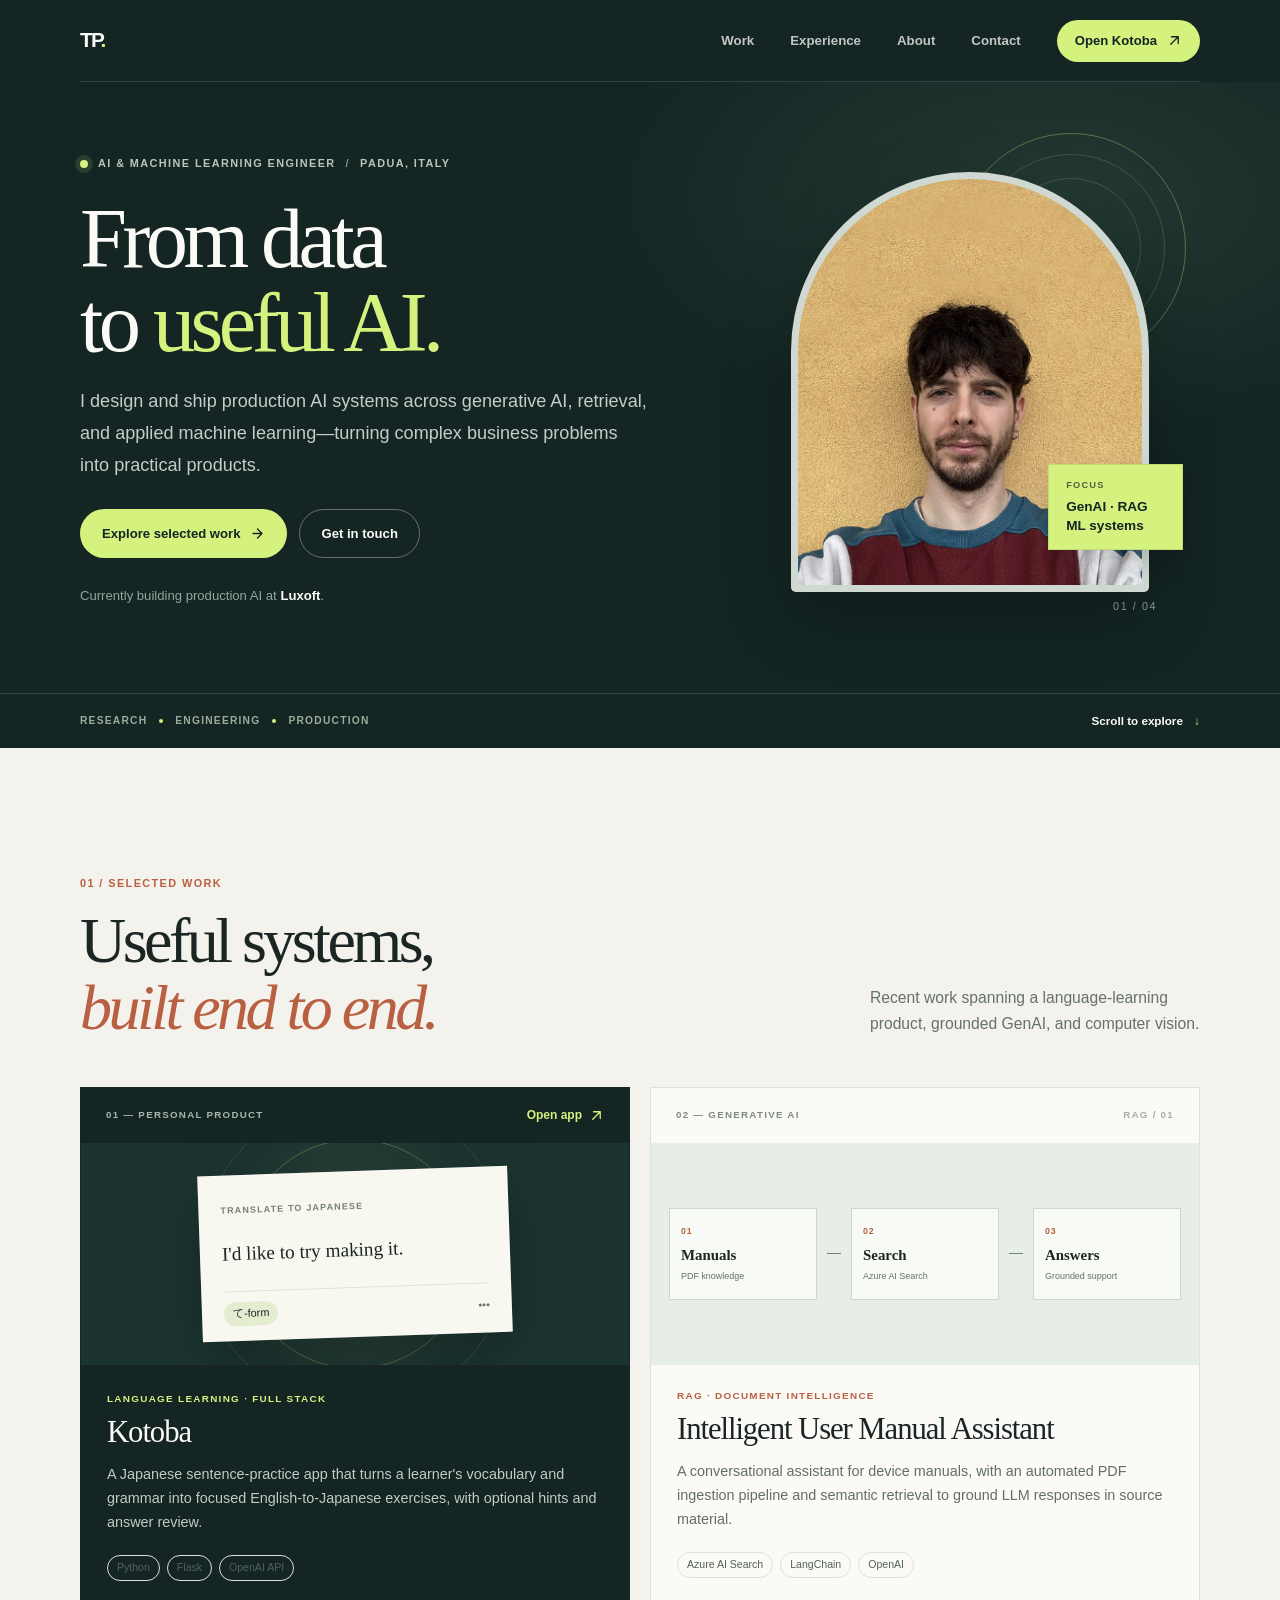
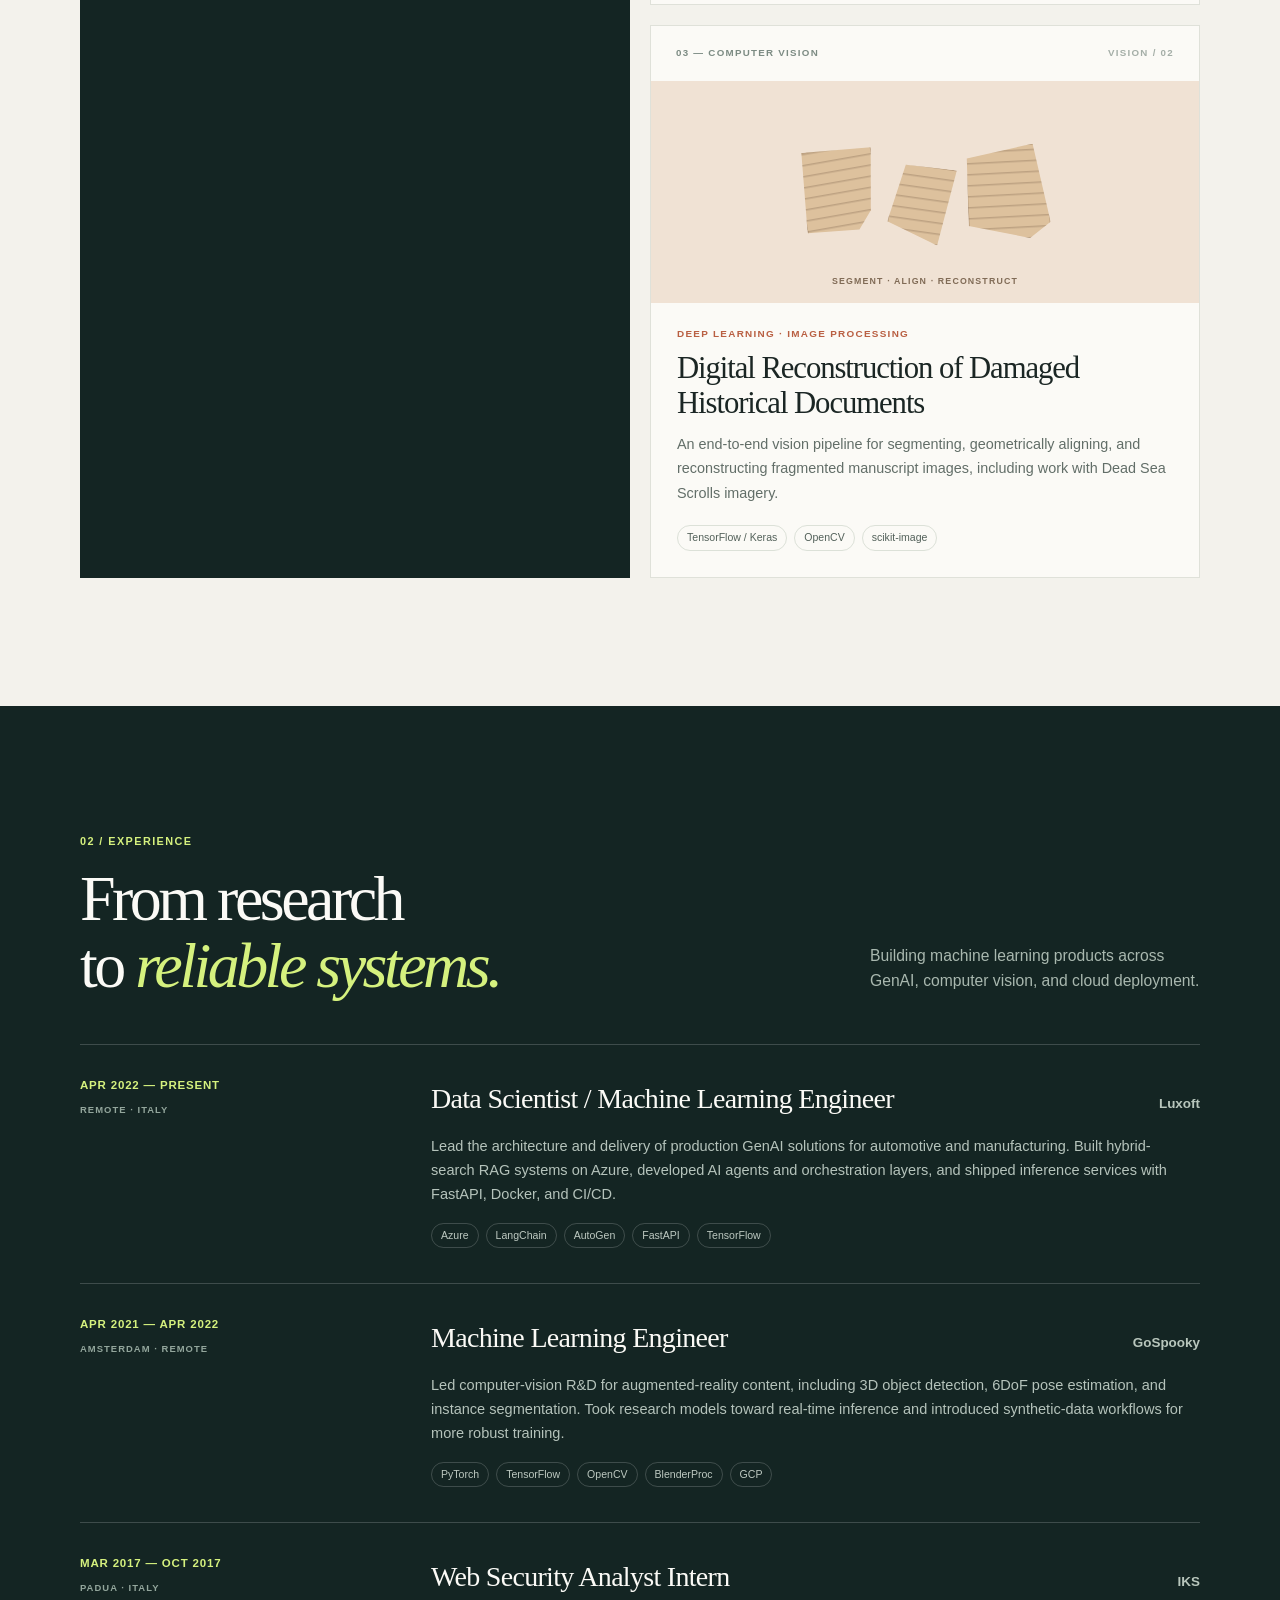
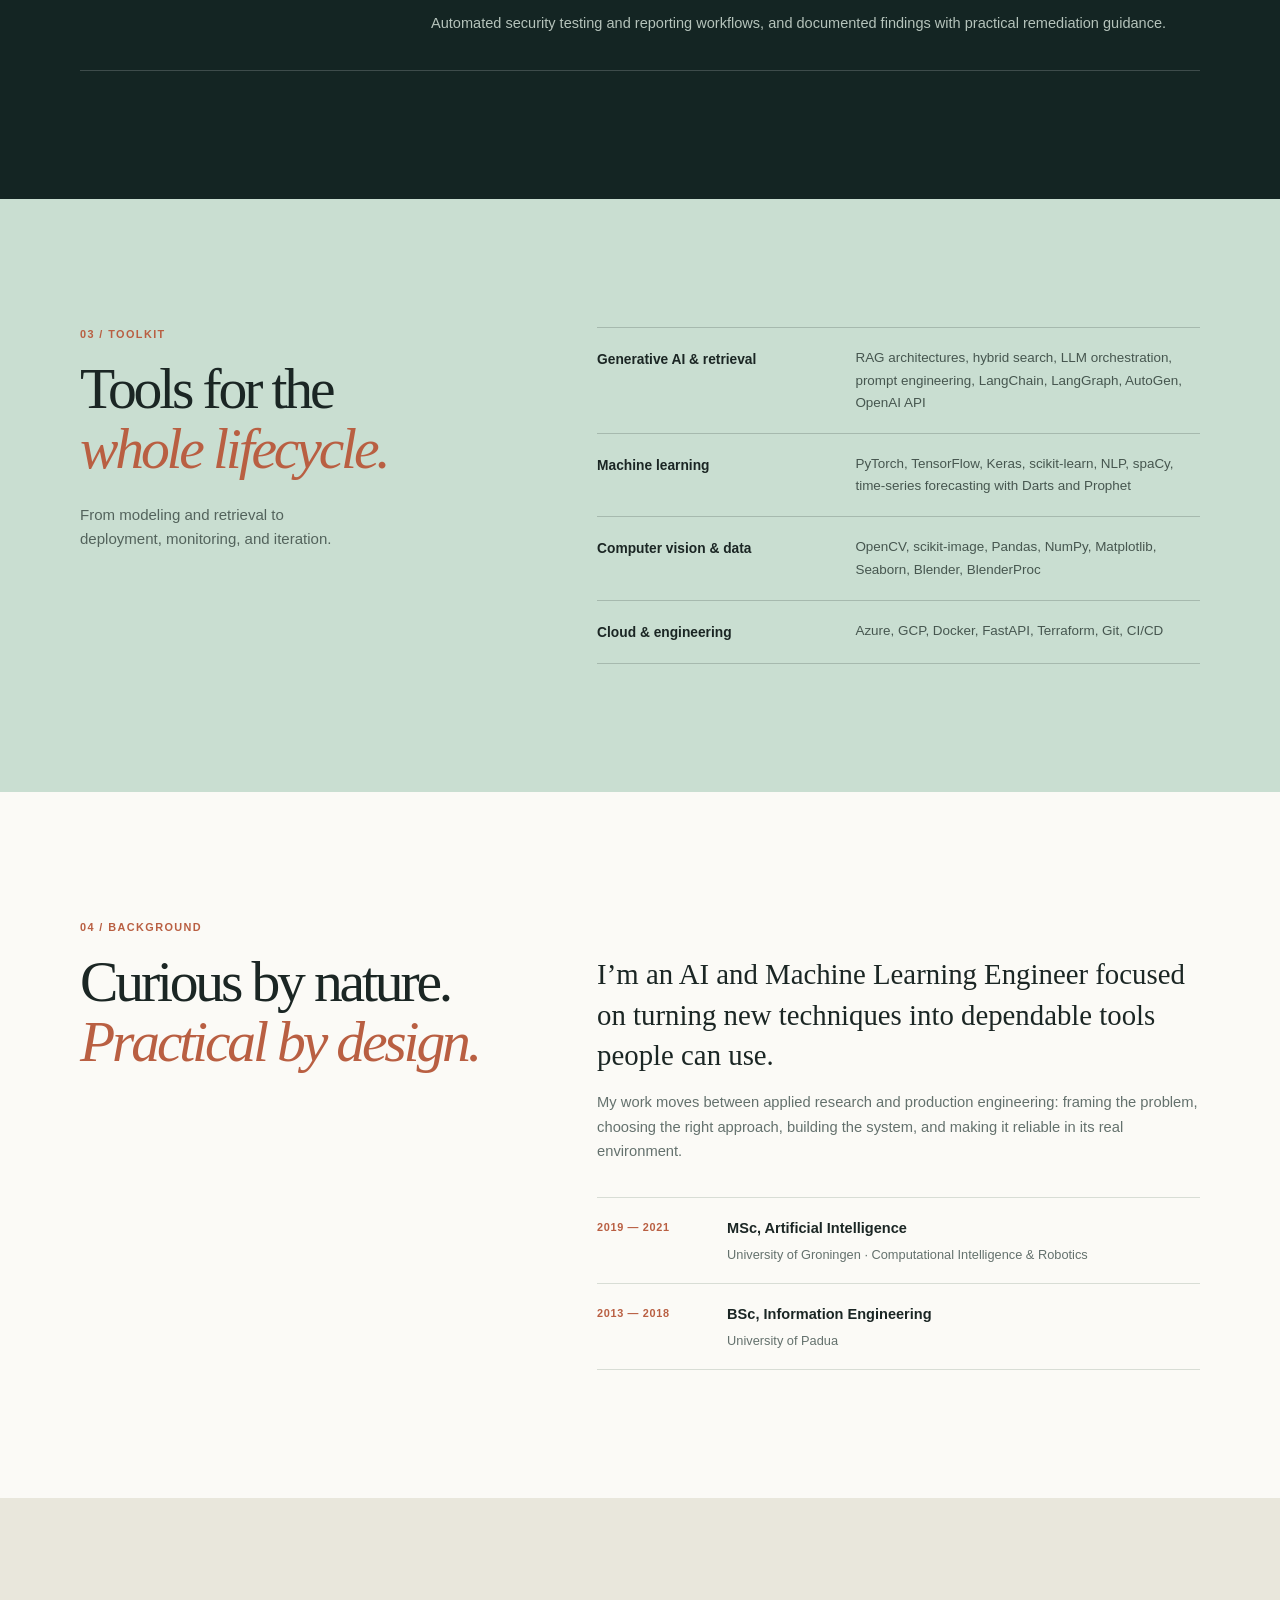
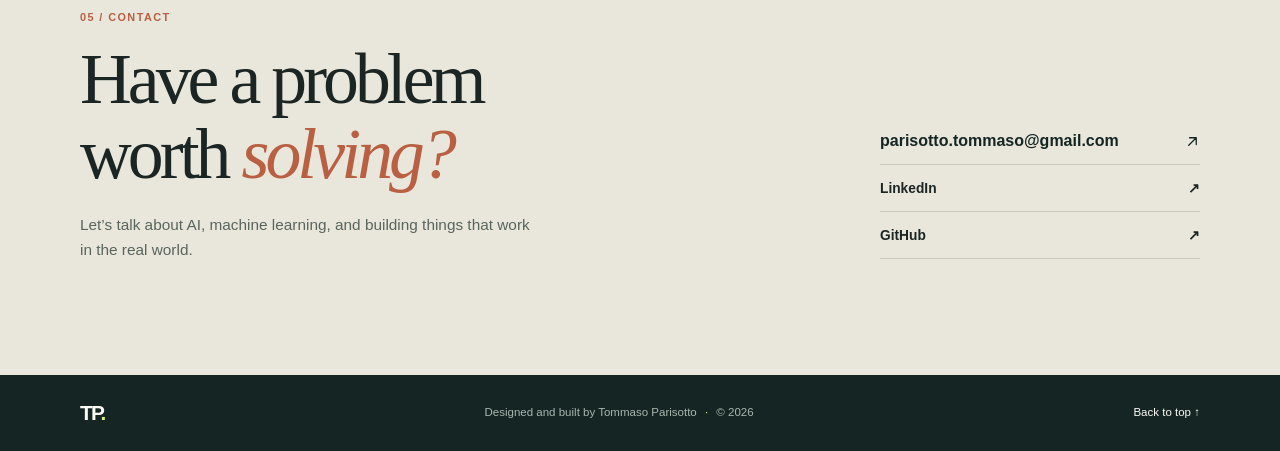
==== commit 10204c21: "Update profile picture" ====
--- a/index.html
+++ b/index.html
@@ -53,7 +53,7 @@
           <div class="hero-portrait">
             <div class="portrait-glow"></div>
             <div class="portrait-frame">
-              <img src="images/me.jpg" alt="Portrait of Tommaso Parisotto">
+              <img src="images/48412924.png" alt="Portrait of Tommaso Parisotto">
             </div>
             <div class="portrait-label">
               <span class="label-overline">FOCUS</span>
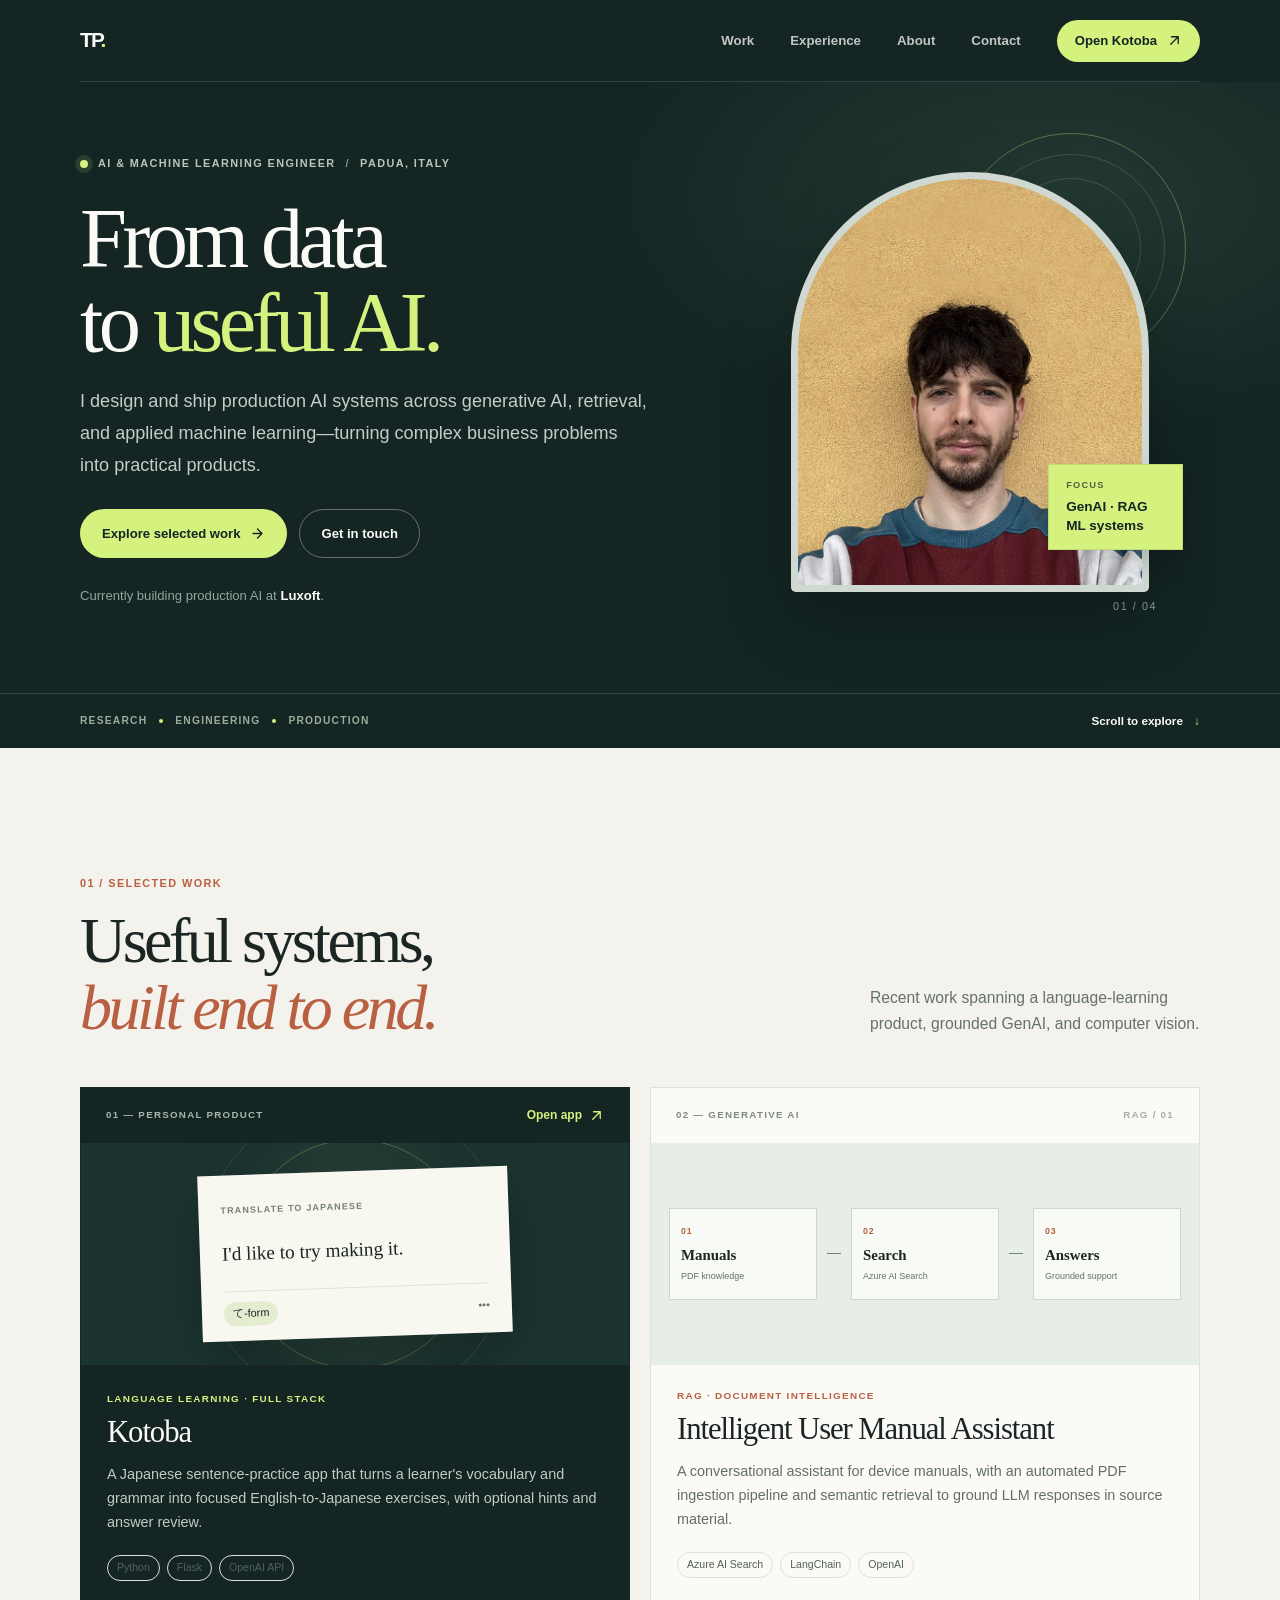
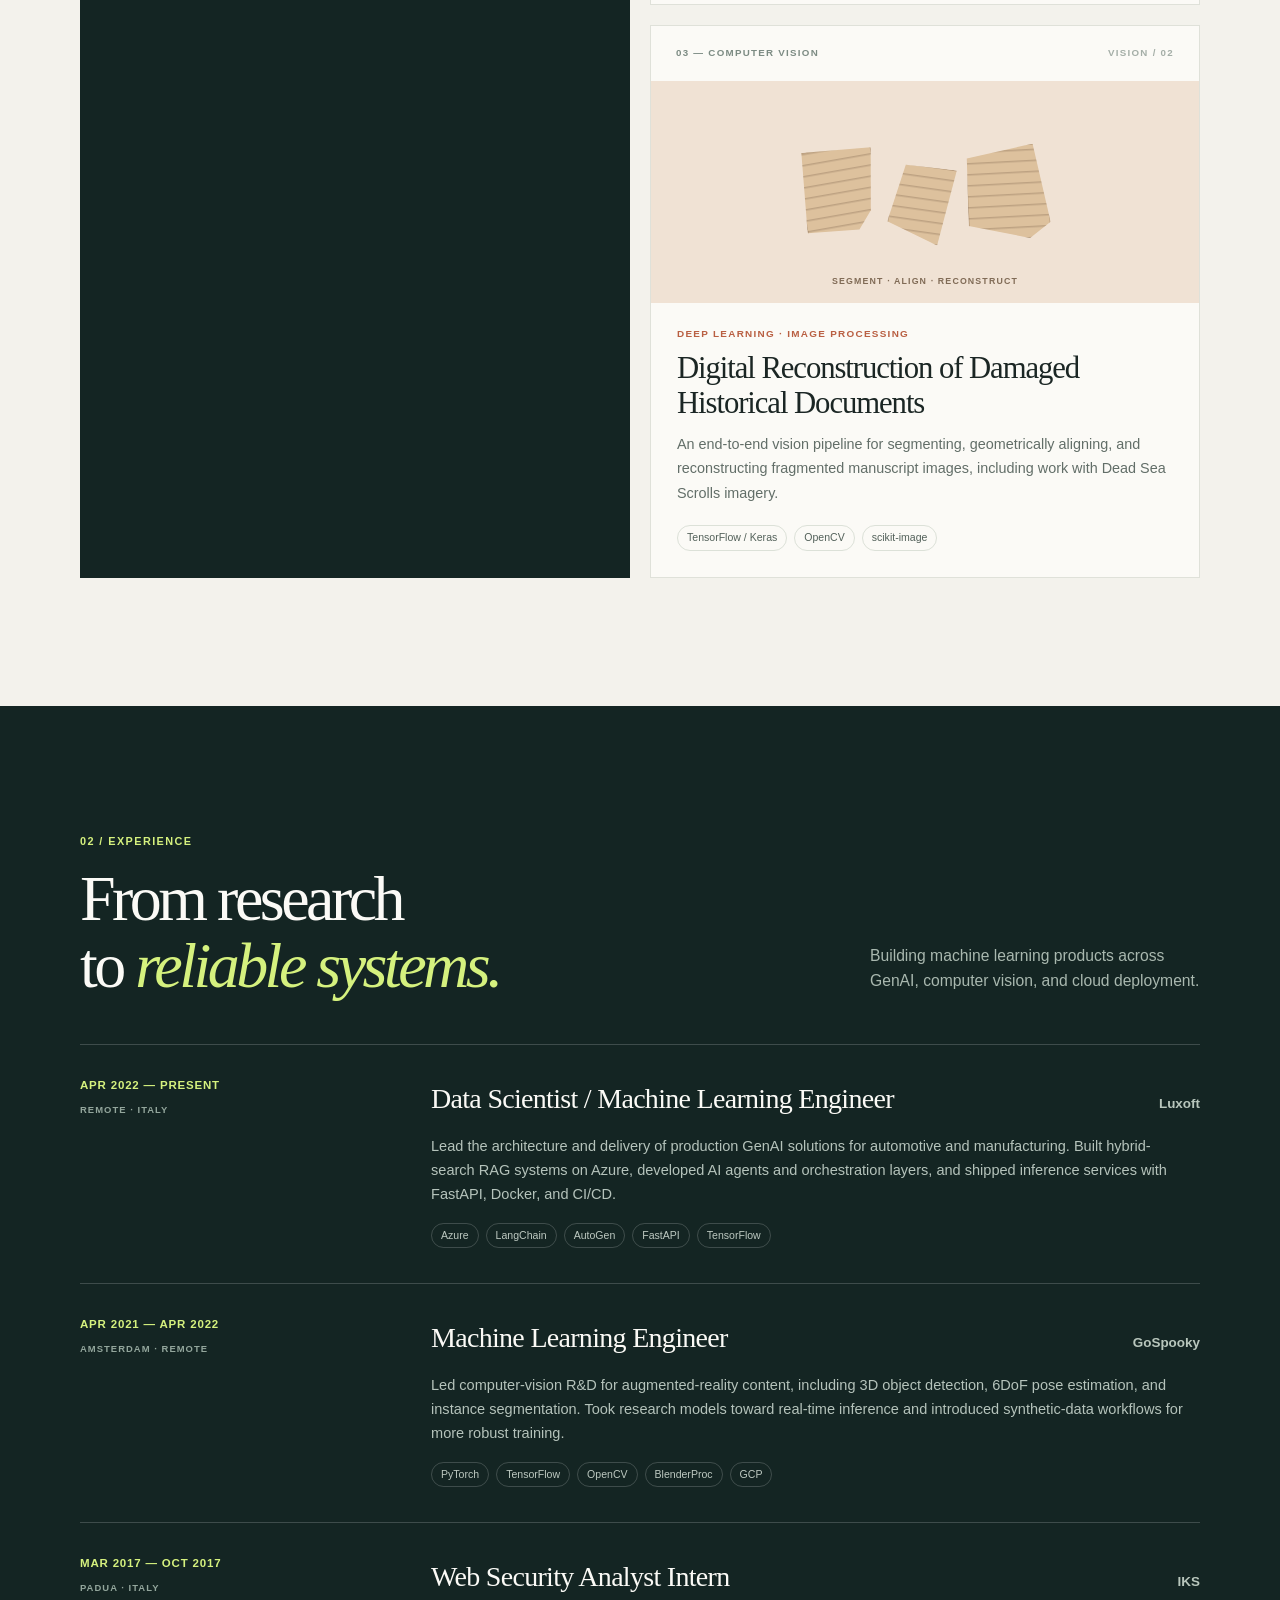
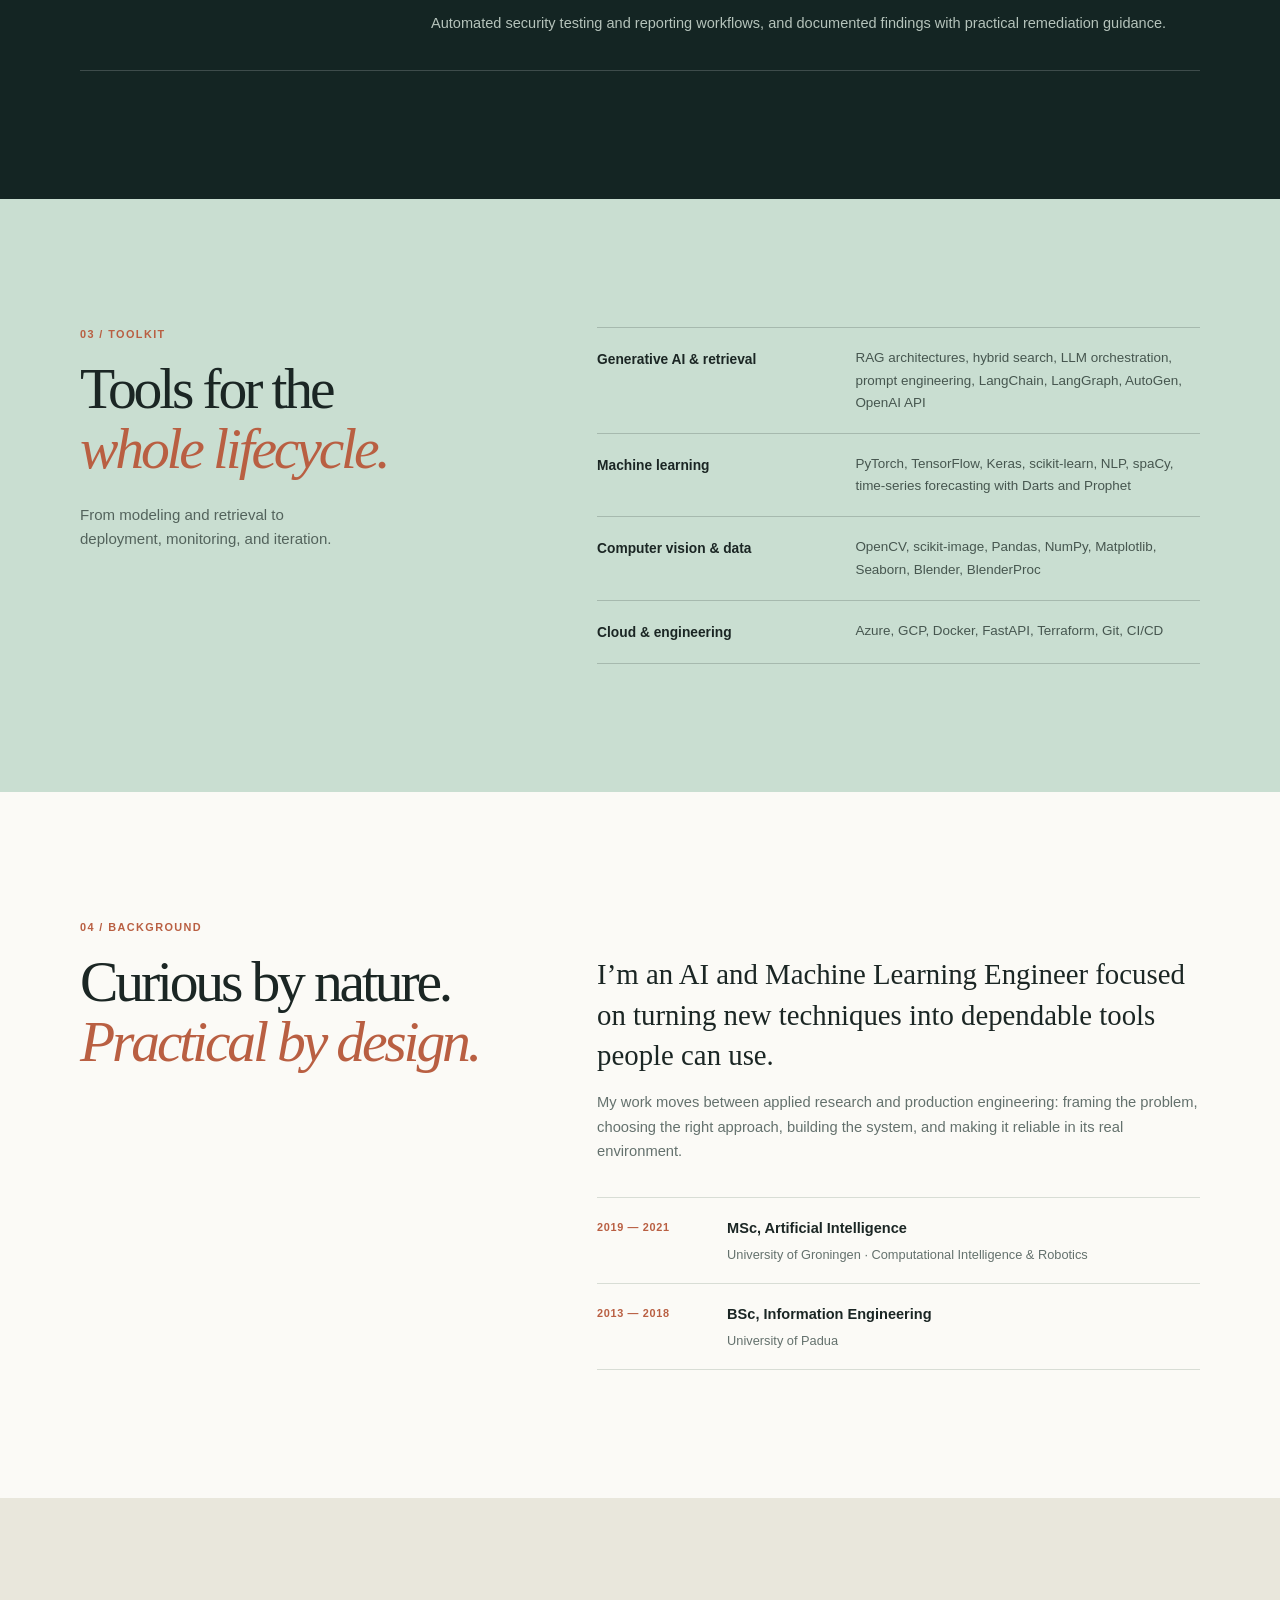
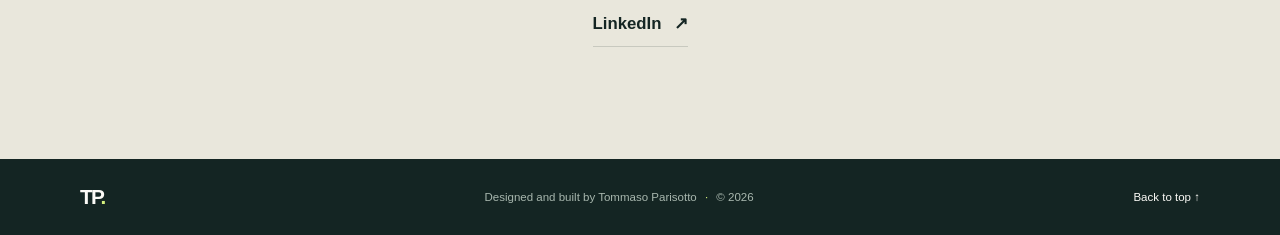
==== commit 8e79de26: "Refactor contact section layout and update email link to anchor" ====
--- a/index.html
+++ b/index.html
@@ -45,7 +45,7 @@
                 Explore selected work
                 <svg aria-hidden="true" viewBox="0 0 20 20"><path d="M4 10h12M10 4l6 6-6 6"/></svg>
               </a>
-              <a class="button button-outline" href="mailto:parisotto.tommaso@gmail.com">Get in touch</a>
+              <a class="button button-outline" href="#contact">Get in touch</a>
             </div>
             <p class="hero-current">Currently building production AI at <strong>Luxoft</strong>.</p>
           </div>
@@ -280,19 +280,9 @@
 
       <section class="contact-section" id="contact">
         <div class="container contact-inner">
-          <div>
-            <p class="section-kicker">05 / CONTACT</p>
-            <h2>Have a problem<br>worth <em>solving?</em></h2>
-            <p class="contact-copy">Let’s talk about AI, machine learning, and building things that work in the real world.</p>
-          </div>
-          <div class="contact-links">
-            <a class="contact-email" href="mailto:parisotto.tommaso@gmail.com">
-              parisotto.tommaso@gmail.com
-              <svg aria-hidden="true" viewBox="0 0 20 20"><path d="M5 15 15 5M6 5h9v9"/></svg>
-            </a>
-            <a href="https://www.linkedin.com/in/tparisotto/" target="_blank" rel="noopener noreferrer">LinkedIn <span aria-hidden="true">↗</span></a>
-            <a href="https://github.com/tparisotto" target="_blank" rel="noopener noreferrer">GitHub <span aria-hidden="true">↗</span></a>
-          </div>
+          <a class="contact-link" href="https://www.linkedin.com/in/tparisotto/" target="_blank" rel="noopener noreferrer">
+            LinkedIn <span aria-hidden="true">↗</span>
+          </a>
         </div>
       </section>
     </main>
--- a/assets/css/portfolio.css
+++ b/assets/css/portfolio.css
@@ -941,50 +941,23 @@
 
 .contact-inner {
   display: flex;
-  align-items: end;
-  justify-content: space-between;
-  gap: 50px;
-}
-
-.contact-inner h2 {
-  font-size: clamp(3rem, 5.6vw, 5rem);
-}
-
-.contact-copy {
-  max-width: 460px;
-  margin: 20px 0 0;
-  color: #59645d;
-  font-size: 0.96rem;
-}
-
-.contact-links {
-  display: grid;
-  min-width: min(100%, 320px);
-  gap: 13px;
-  padding-bottom: 4px;
-}
-
-.contact-links a {
-  display: flex;
-  align-items: center;
-  justify-content: space-between;
-  gap: 14px;
-  padding-bottom: 10px;
+  justify-content: center;
+}
+
+.contact-link {
+  display: inline-flex;
+  align-items: center;
+  gap: 12px;
+  padding-bottom: 8px;
   border-bottom: 1px solid #c8c9bf;
-  color: var(--ink);
-  font-size: 0.86rem;
-  font-weight: 650;
+  color: var(--forest);
+  font-size: 1.05rem;
+  font-weight: 750;
   text-decoration: none;
 }
 
-.contact-links a:hover {
+.contact-link:hover {
   color: var(--rust);
-}
-
-.contact-links .contact-email {
-  color: var(--forest);
-  font-size: 1rem;
-  font-weight: 750;
 }
 
 .site-footer {
@@ -1228,18 +1201,6 @@
     gap: 10px;
   }
 
-  .contact-inner {
-    display: block;
-  }
-
-  .contact-inner h2 {
-    font-size: clamp(3rem, 13vw, 4.3rem);
-  }
-
-  .contact-links {
-    margin-top: 34px;
-  }
-
   .footer-inner {
     min-height: 72px;
   }
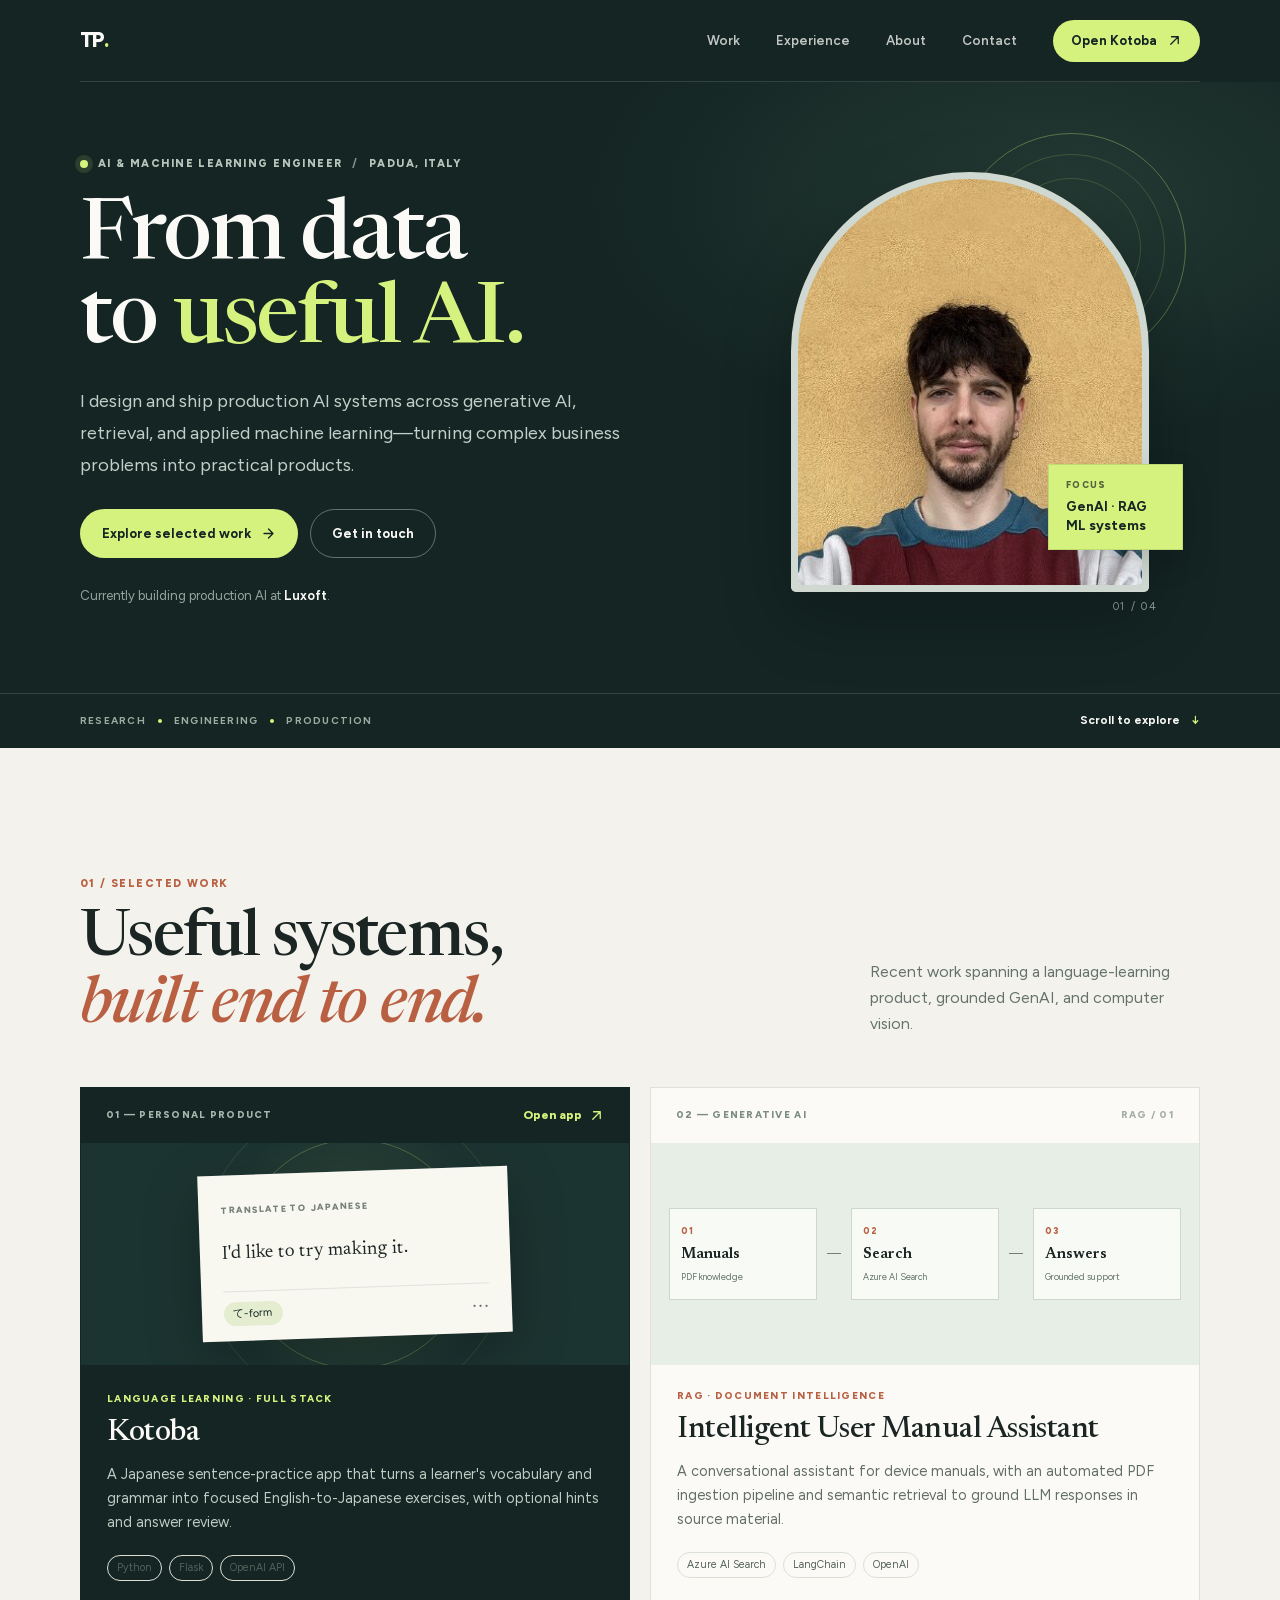
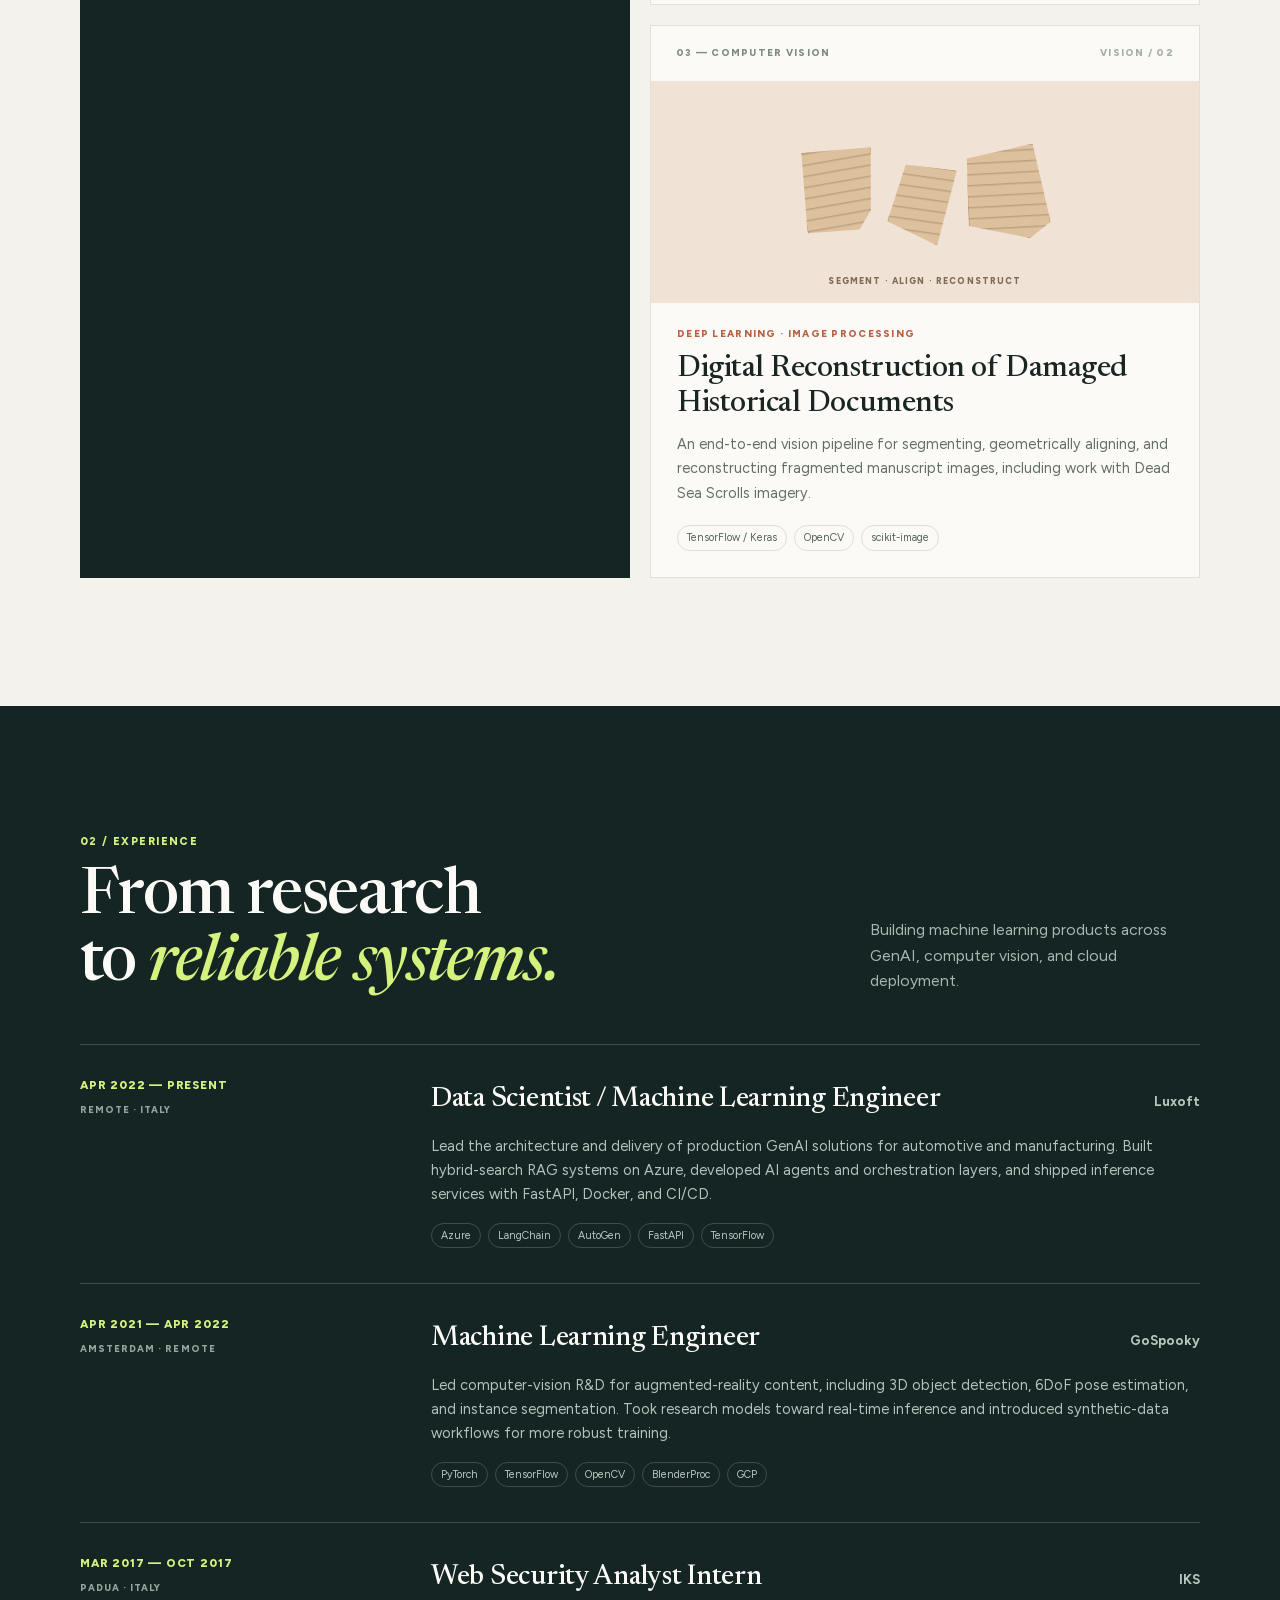
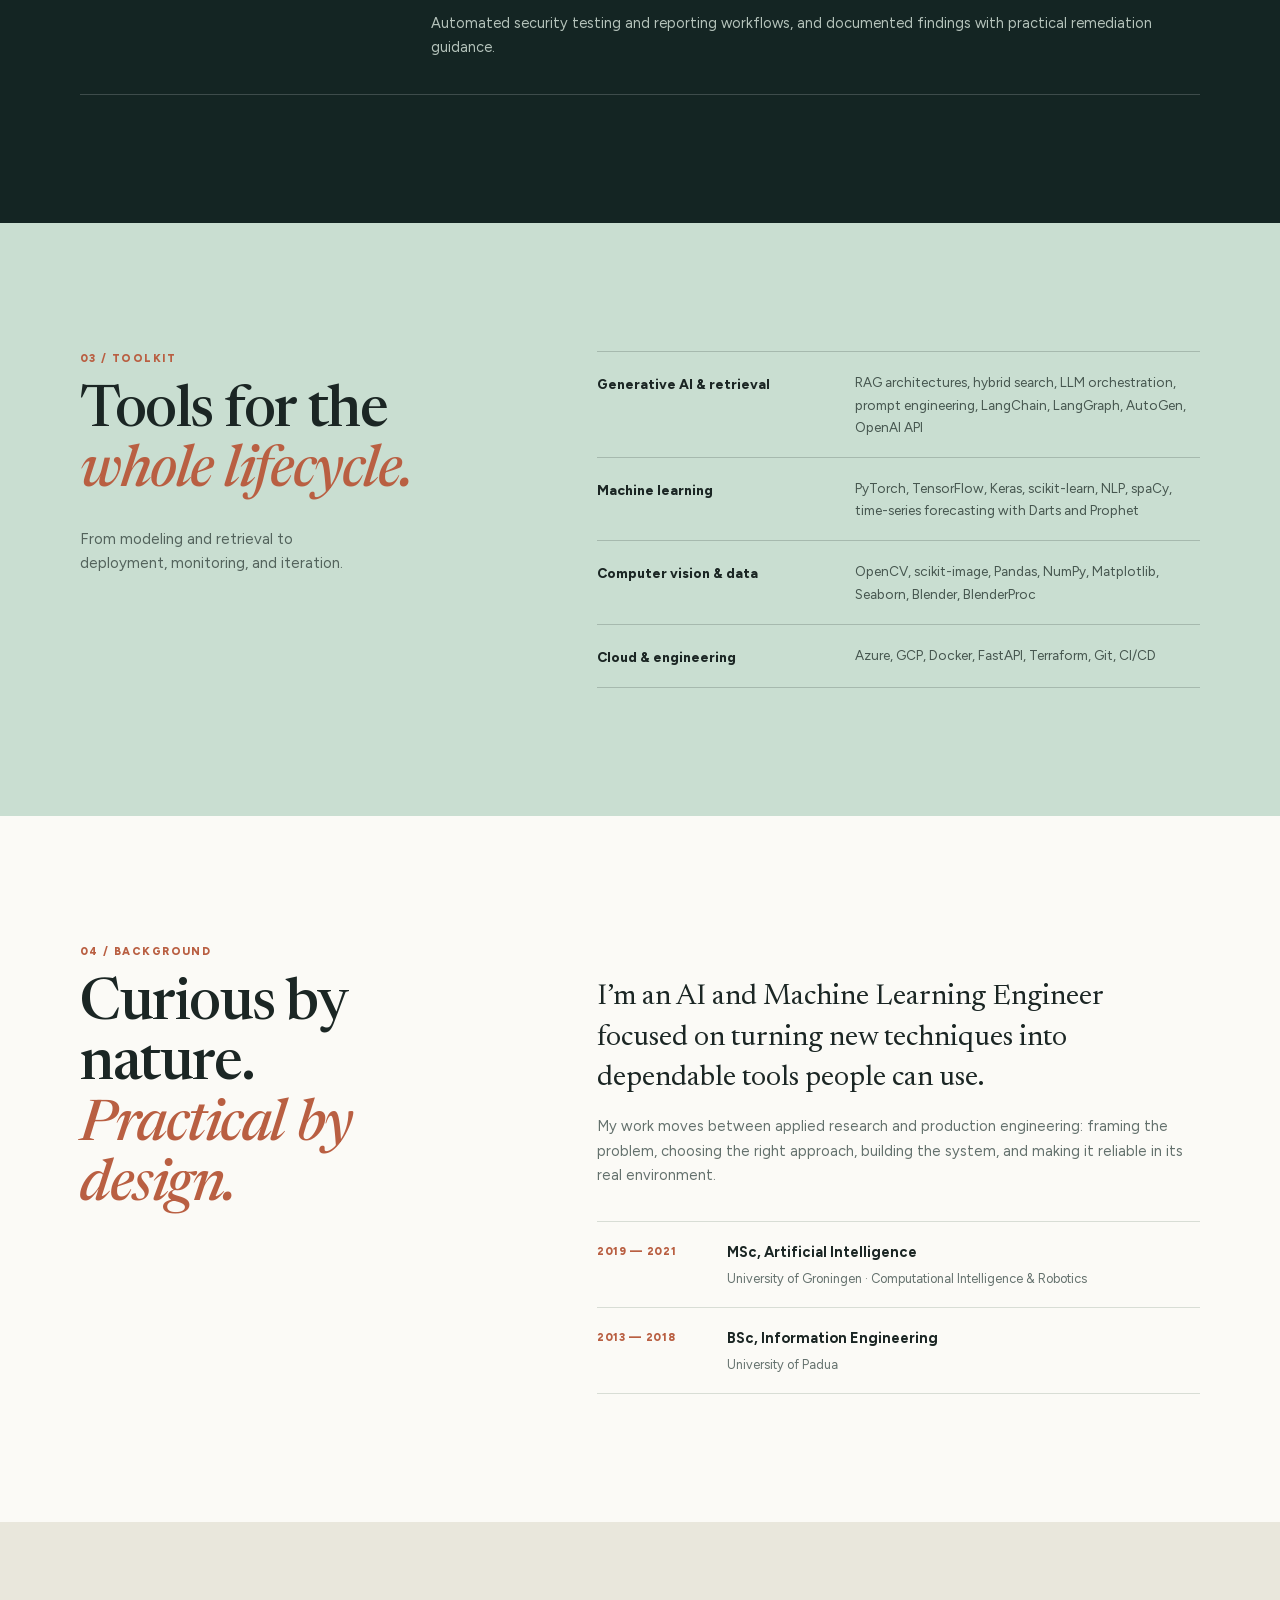
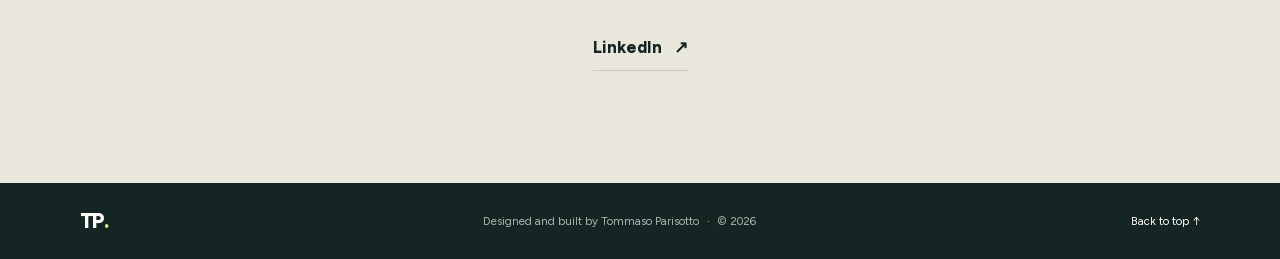
==== commit afb6ef1f: "Add social preview, favicons and self-hosted fonts; remove template leftovers - Add og:image/Twitter" ====
--- a/index.html
+++ b/index.html
@@ -9,7 +9,17 @@
     <meta property="og:description" content="Building production AI systems, from retrieval and agentic workflows to applied machine learning.">
     <meta property="og:type" content="website">
     <meta property="og:url" content="https://tparisotto.github.io/">
+    <meta property="og:image" content="https://tparisotto.github.io/images/og-image.jpg">
+    <meta property="og:image:width" content="1200">
+    <meta property="og:image:height" content="630">
+    <meta property="og:image:alt" content="Tommaso Parisotto, AI & Machine Learning Engineer">
+    <meta name="twitter:card" content="summary_large_image">
     <title>Tommaso Parisotto — AI &amp; Machine Learning Engineer</title>
+    <link rel="icon" href="/favicon.ico" sizes="any">
+    <link rel="icon" href="/images/favicon-32.png" type="image/png" sizes="32x32">
+    <link rel="apple-touch-icon" href="/apple-touch-icon.png">
+    <link rel="preload" href="assets/fonts/figtree-latin.woff2" as="font" type="font/woff2" crossorigin>
+    <link rel="preload" href="assets/fonts/newsreader-latin.woff2" as="font" type="font/woff2" crossorigin>
     <link rel="stylesheet" href="assets/css/portfolio.css">
   </head>
   <body>
@@ -53,7 +63,7 @@
           <div class="hero-portrait">
             <div class="portrait-glow"></div>
             <div class="portrait-frame">
-              <img src="images/48412924.png" alt="Portrait of Tommaso Parisotto">
+              <img src="images/portrait.jpg" alt="Portrait of Tommaso Parisotto" width="400" height="400">
             </div>
             <div class="portrait-label">
               <span class="label-overline">FOCUS</span>
--- a/assets/css/portfolio.css
+++ b/assets/css/portfolio.css
@@ -1,3 +1,27 @@
+@font-face {
+  font-family: "Figtree";
+  font-style: normal;
+  font-weight: 300 900;
+  font-display: swap;
+  src: url("../fonts/figtree-latin.woff2") format("woff2");
+}
+
+@font-face {
+  font-family: "Newsreader";
+  font-style: normal;
+  font-weight: 300 700;
+  font-display: swap;
+  src: url("../fonts/newsreader-latin.woff2") format("woff2");
+}
+
+@font-face {
+  font-family: "Newsreader";
+  font-style: italic;
+  font-weight: 300 700;
+  font-display: swap;
+  src: url("../fonts/newsreader-italic-latin.woff2") format("woff2");
+}
+
 :root {
   color-scheme: light;
   --paper: #f3f2ec;
@@ -10,8 +34,8 @@
   --lime: #d5f17e;
   --mint: #c9ded1;
   --rust: #b95f42;
-  --serif: "Iowan Old Style", "Baskerville", "Palatino Linotype", "Book Antiqua", Georgia, serif;
-  --sans: "Avenir Next", Avenir, "Segoe UI", sans-serif;
+  --serif: "Newsreader", "Iowan Old Style", Georgia, serif;
+  --sans: "Figtree", "Avenir Next", "Segoe UI", sans-serif;
 }
 
 * {
@@ -224,7 +248,7 @@
 h2 {
   font-family: var(--serif);
   font-weight: 500;
-  letter-spacing: -0.055em;
+  letter-spacing: -0.025em;
 }
 
 .hero h1 {
@@ -588,7 +612,7 @@
   font-family: var(--serif);
   font-size: clamp(1.5rem, 2.4vw, 2.05rem);
   font-weight: 500;
-  letter-spacing: -0.035em;
+  letter-spacing: -0.015em;
   line-height: 1.14;
 }
 
@@ -805,7 +829,7 @@
   font-family: var(--serif);
   font-size: clamp(1.3rem, 2.4vw, 1.75rem);
   font-weight: 500;
-  letter-spacing: -0.025em;
+  letter-spacing: -0.01em;
 }
 
 .timeline-title > span {
